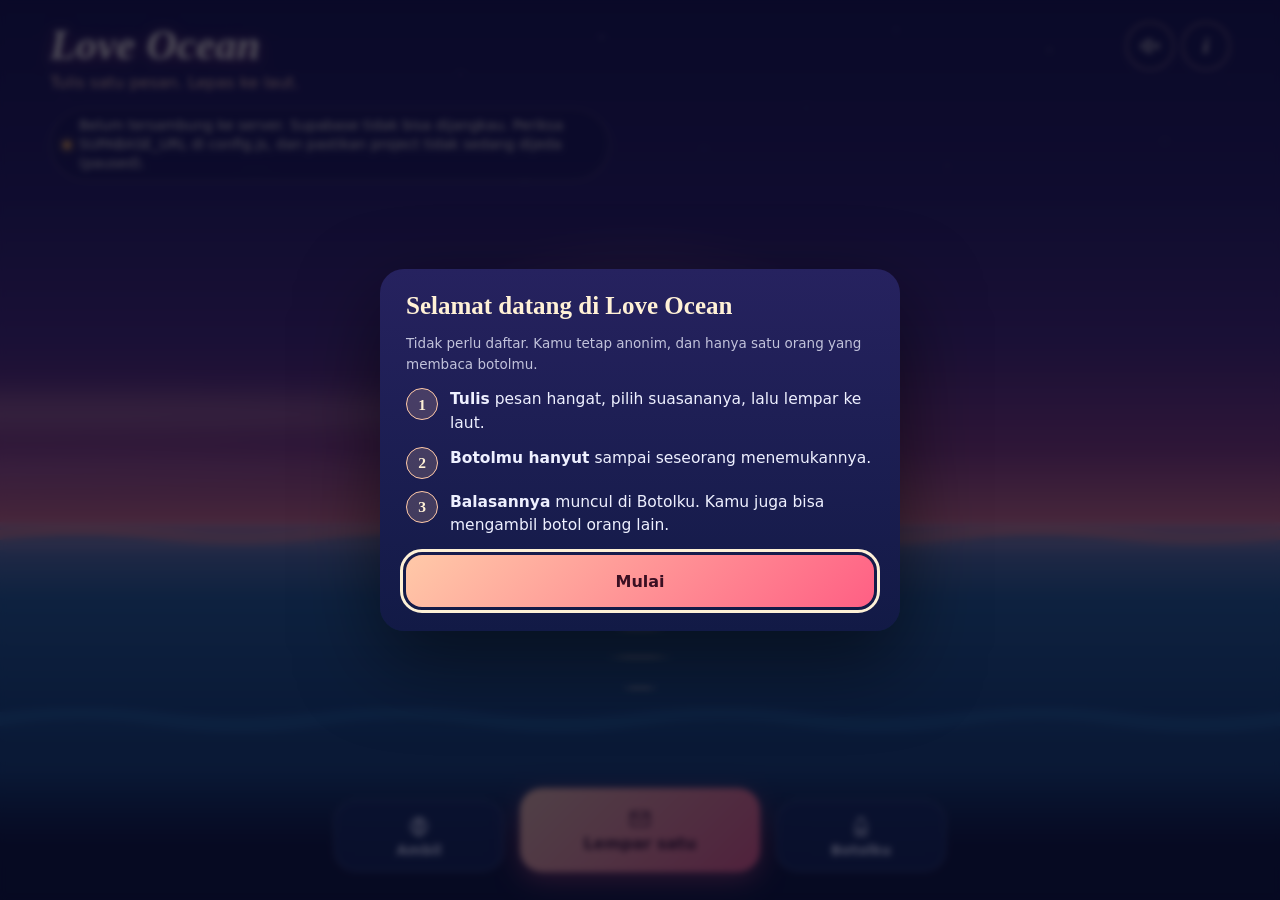
==== index.html @ d6565960 "Add files via upload" ====
<!DOCTYPE html>
<html lang="id">
<head>
<meta charset="utf-8">
<title>Love Ocean</title>
<meta name="viewport" content="width=device-width, initial-scale=1, viewport-fit=cover">
<meta name="description" content="Love Ocean: tulis satu pesan hangat, masukkan ke botol, dan lepas ke laut. Seseorang akan menemukannya dan membalas.">
<meta name="theme-color" content="#151142">
<meta name="color-scheme" content="dark">
<meta name="mobile-web-app-capable" content="yes">
<meta name="apple-mobile-web-app-capable" content="yes">
<meta name="apple-mobile-web-app-status-bar-style" content="black-translucent">
<meta property="og:title" content="Love Ocean">
<meta property="og:description" content="Tulis satu pesan hangat. Lepas ke laut. Seseorang akan menemukannya.">
<link rel="manifest" href="/manifest.json">
<link rel="icon" type="image/png" sizes="192x192" href="/icons/icon-192.png">
<link rel="apple-touch-icon" href="/icons/apple-touch-icon.png">
<link rel="stylesheet" href="css/style.css">
<link rel="stylesheet" href="css/mine.css">
<link rel="stylesheet" href="css/account.css">
<link rel="stylesheet" href="css/chat.css">
</head>
<body>

<svg class="defs" width="0" height="0" aria-hidden="true" focusable="false">
  <defs>
    <linearGradient id="glass" x1="0" y1="0" x2="1" y2="1">
      <stop offset="0" stop-color="#e6fbff" stop-opacity=".55"/>
      <stop offset="1" stop-color="#a9dbe8" stop-opacity=".22"/>
    </linearGradient>
  </defs>
  <symbol id="bottle" viewBox="0 0 48 80">
    <rect x="18.5" y="1.5" width="11" height="10" rx="2.4" fill="#c98f5a"/>
    <rect x="20" y="3" width="3" height="7" rx="1.2" fill="#e3b384" opacity=".8"/>
    <path d="M17 11h14v8c0 3.4 11 5.6 11 14.5V66a8 8 0 0 1-8 8H14a8 8 0 0 1-8-8V33.500C6 24.600 17 22.400 17 19z" fill="url(#glass)" stroke="#f3fdff" stroke-opacity=".9" stroke-width="1.6" stroke-linejoin="round"/>
    <rect x="14" y="38" width="20" height="26" rx="2" fill="#fff4e0"/>
    <path d="M24 58.500c-8.500-5.600-6.500-12.600 0-9.600 6.500-3 8.500 4 0 9.600z" fill="currentColor"/>
    <path d="M10.500 36v24" stroke="#fff" stroke-opacity=".55" stroke-width="2" stroke-linecap="round"/>
  </symbol>
  <symbol id="i-heart" viewBox="0 0 24 24"><path d="M12 19.500c-8-5.200-6.200-11.800 0-8.800 6.200-3 8 3.600 0 8.800z" fill="currentColor"/></symbol>
  <symbol id="i-shell" viewBox="0 0 24 24"><path d="M12 3c-4.500 0-8 3.600-8 8.200 0 3.500 2 6.300 4.500 7.600L12 21l3.500-2.200C18 17.500 20 14.700 20 11.200 20 6.600 16.500 3 12 3z M12 3v18 M12 3C9.500 6 8.300 8.500 8.500 18.800 M12 3c2.500 3 3.700 5.500 3.500 15.800" fill="none" stroke="currentColor" stroke-width="1.600" stroke-linejoin="round" stroke-linecap="round"/></symbol>
  <symbol id="i-send" viewBox="0 0 24 24"><path d="M3 6.500A1.500 1.500 0 0 1 4.500 5h15A1.500 1.500 0 0 1 21 6.500v11a1.500 1.500 0 0 1-1.500 1.500h-15A1.500 1.500 0 0 1 3 17.500z M3.500 6.500 12 13l8.500-6.500" fill="none" stroke="currentColor" stroke-width="1.700" stroke-linejoin="round" stroke-linecap="round"/></symbol>
  <symbol id="i-bottle" viewBox="0 0 24 24"><path d="M9.500 3h5v3l2.200 2.500c.5.600.8 1.300.8 2.100V19a2 2 0 0 1-2 2h-7a2 2 0 0 1-2-2v-8.400c0-.8.300-1.500.8-2.100L9.500 6z M9.500 3h5 M9.500 14.500c1.200-1.200 2.300-.2 2.500.6.200-.8 1.300-1.800 2.500-.6 1.100 1.100-.2 2.300-2.500 3.900-2.300-1.600-3.600-2.800-2.500-3.900z" fill="none" stroke="currentColor" stroke-width="1.600" stroke-linejoin="round" stroke-linecap="round"/></symbol>
  <symbol id="i-sound" viewBox="0 0 24 24"><path d="M4 9.500v5h3.500L12 18.500v-13L7.500 9.500z M15.500 9a4 4 0 0 1 0 6 M18 6.500a7.500 7.500 0 0 1 0 11" fill="none" stroke="currentColor" stroke-width="1.700" stroke-linejoin="round" stroke-linecap="round"/></symbol>
  <symbol id="i-mute" viewBox="0 0 24 24"><path d="M4 9.500v5h3.500L12 18.500v-13L7.500 9.500z M16 9.500l5 5 M21 9.500l-5 5" fill="none" stroke="currentColor" stroke-width="1.700" stroke-linejoin="round" stroke-linecap="round"/></symbol>
</svg>

<div class="app">
  <main class="scene" aria-label="Laut saat senja dengan botol pesan yang mengapung">
    <div class="sky" aria-hidden="true">
      <div class="stars s1"></div>
      <div class="stars s2"></div>
      <div class="shooting"></div>
      <div class="cloud c1"></div>
      <div class="cloud c2"></div>
      <div class="halo"></div>
      <div class="sun"></div>
      <svg class="boat" viewBox="0 0 60 44" aria-hidden="true"><path d="M30 2v28H12z M33 8v22h15z" fill="#24124a"/><path d="M4 32h52l-7 9H12z" fill="#24124a"/></svg>
    </div>
    <div class="sea" id="sea">
      <div class="shimmer" aria-hidden="true"><i></i><i></i><i></i><i></i><i></i><i></i><i></i><i></i></div>
      <div class="waves back" id="wavesBack" aria-hidden="true"></div>
      <div class="bottles" id="bottles"></div>
      <div class="waves front" id="wavesFront" aria-hidden="true"></div>
    </div>
  </main>

  <header class="top">
    <div class="brand">
      <h1>Love Ocean</h1>
      <p class="tagline">Tulis satu pesan. Lepas ke laut.</p>
    </div>
    <div class="top-btns">
      <button id="installBtn" class="install" type="button" hidden>Pasang</button>
      <button id="btnSound" class="round" type="button" aria-pressed="false" aria-label="Nyalakan suara ombak">
        <svg class="ic" aria-hidden="true"><use id="soundIcon" href="#i-mute"/></svg>
      </button>
      <button id="btnInfo" class="round" type="button" aria-label="Tentang dan privasi">
        <span class="ital" aria-hidden="true">i</span>
      </button>
    </div>
  </header>

  <p class="pill" id="seaInfo" role="status" aria-live="polite"><span class="dot" aria-hidden="true"></span><span id="seaText">Menghubungkan ke laut...</span></p>

  <nav class="dock" aria-label="Menu utama">
    <button class="dock-btn" id="btnTake" type="button">
      <svg class="ic" aria-hidden="true"><use href="#i-shell"/></svg>
      <span>Ambil</span>
    </button>
    <button class="dock-btn main" id="btnThrow" type="button">
      <svg class="ic" aria-hidden="true"><use href="#i-send"/></svg>
      <span>Lempar satu</span>
    </button>
    <button class="dock-btn" id="btnMine" type="button">
      <span class="ico-wrap">
        <svg class="ic" aria-hidden="true"><use href="#i-bottle"/></svg>
        <b class="badge" id="badge" hidden>0</b>
      </span>
      <span>Botolku</span>
    </button>
  </nav>
</div>

<!-- Botolku: halaman layar penuh (css/mine.css, js/mine.js) -->
<section class="mine-page" id="pageMine" hidden aria-labelledby="tMinePage">
  <header class="mine-bar">
    <button class="mine-back" id="mineBack" type="button" aria-label="Kembali">
      <svg class="ic" viewBox="0 0 24 24" aria-hidden="true"><path d="M20 12H5 M11 5l-7 7 7 7" fill="none" stroke="currentColor" stroke-width="2" stroke-linecap="round" stroke-linejoin="round"/></svg>
    </button>
    <h2 id="tMinePage">Botolku</h2>
  </header>
  <div class="mine-list" id="mineChats" role="list"></div>
  <button class="mine-fab" id="mineFab" type="button" aria-label="Lempar satu botol">
    <svg class="ic" viewBox="0 0 24 24" aria-hidden="true"><use href="#i-send"/></svg>
  </button>
</section>

<!-- Pertama kali -->
<dialog id="dlgWelcome" aria-labelledby="tWelcome">
  <div class="grab" aria-hidden="true"></div>
  <h2 id="tWelcome">Selamat datang di Love Ocean</h2>
  <p class="hint first">Tidak perlu daftar. Kamu tetap anonim, dan hanya satu orang yang membaca botolmu.</p>
  <ol class="steps">
    <li><b>Tulis</b> pesan hangat, pilih suasananya, lalu lempar ke laut.</li>
    <li><b>Botolmu hanyut</b> sampai seseorang menemukannya.</li>
    <li><b>Balasannya</b> muncul di Botolku. Kamu juga bisa mengambil botol orang lain.</li>
  </ol>
  <div class="row">
    <button class="btn primary" id="welcomeGo" type="button">Mulai</button>
  </div>
</dialog>

<!-- Lempar satu -->
<dialog id="dlgThrow" aria-labelledby="tThrow">
  <div class="grab" aria-hidden="true"></div>
  <h2 id="tThrow">Lempar satu botol</h2>
  <label for="inName">Nama panggilan (boleh dikosongkan)</label>
  <input id="inName" type="text" maxlength="30" autocomplete="off" placeholder="Contoh: Pelaut Rindu">
  <label for="inMsg">Pesanmu</label>
  <textarea id="inMsg" maxlength="280" rows="5" placeholder="Tulis sesuatu yang hangat..."></textarea>
  <div class="count" id="count" aria-live="polite">0 / 280</div>
  <p class="hint">Botolmu hanyut dan ditemukan satu orang. Jangan tulis nomor telepon, tautan, atau akun media sosial: pesan seperti itu ditolak.</p>
  <div class="row">
    <button class="btn ghost" type="button" data-close>Batal</button>
    <button class="btn primary" id="doThrow" type="button">Lempar ke laut</button>
  </div>
</dialog>

<!-- Satu botol (Ambil dan Botolku) -->
<dialog id="dlgBottle" class="chat" aria-labelledby="tBottle">
  <header class="chat-head">
    <button class="chat-back" type="button" data-close aria-label="Kembali">
      <svg class="ic" viewBox="0 0 24 24" aria-hidden="true"><path d="M20 12H5 M11 5l-7 7 7 7" fill="none" stroke="currentColor" stroke-width="2" stroke-linecap="round" stroke-linejoin="round"/></svg>
    </button>
    <span class="chat-avatar" id="bAvatar" aria-hidden="true"><svg class="ic"><use href="#i-heart"/></svg></span>
    <div class="chat-title">
      <h2 id="tBottle">Sebuah botol</h2>
      <p class="chat-sub" id="bHint"></p>
    </div>
    <button class="chat-more" id="bMenu" type="button" aria-label="Menu lainnya" aria-haspopup="true">
      <svg class="ic" viewBox="0 0 24 24" aria-hidden="true"><circle cx="12" cy="5" r="2" fill="currentColor"/><circle cx="12" cy="12" r="2" fill="currentColor"/><circle cx="12" cy="19" r="2" fill="currentColor"/></svg>
    </button>
    <div class="chat-menu" id="bMenuBox" hidden>
      <button class="mini" id="bRelease" type="button" hidden>Lepas kembali</button>
      <button class="mini" id="bReport" type="button">Laporkan</button>
      <button class="mini" id="bDelete" type="button" hidden>Hapus botol</button>
    </div>
  </header>

  <div class="chat-body" id="bScroll">
    <div class="bubble first" id="bNote">
      <p class="bt" id="bText"></p>
      <span class="bm" id="bFrom"></span>
    </div>
    <div id="bThread" class="thread" aria-live="polite"></div>
  </div>

  <div class="composer" id="bReplyBox">
    <div class="composer-row">
      <textarea id="inReply" maxlength="280" rows="1" placeholder="Tulis balasan..." aria-label="Balasanmu"></textarea>
      <button class="send" id="doReply" type="button" aria-label="Kirim balasan">
        <svg class="ic" viewBox="0 0 24 24" aria-hidden="true"><path d="M4 12l16-8-6 17-3-7z M11 14l9-10" fill="none" stroke="currentColor" stroke-width="1.8" stroke-linejoin="round" stroke-linecap="round"/></svg>
      </button>
    </div>
    <div class="count" id="countR">0 / 280</div>
  </div>
</dialog>

<!-- Botolku -->
<dialog id="dlgMine" aria-labelledby="tMine">
  <div class="grab" aria-hidden="true"></div>
  <h2 id="tMine">Botolku</h2>
  <p class="hint first">Botol yang kamu lempar dan botol yang kamu temukan.</p>
  <div id="mineList" class="list"></div>
  <div class="row">
    <button class="btn ghost" type="button" data-close>Tutup</button>
    <button class="btn primary" id="mineThrow" type="button">Lempar satu</button>
  </div>
</dialog>

<!-- Akun opsional -->
<dialog id="dlgAccount" aria-labelledby="tAccount">
  <div class="grab" aria-hidden="true"></div>
  <h2 id="tAccount">Simpan akunku</h2>
  <p class="hint first" id="acctIntro"></p>
  <p class="hint" id="acctWarn" hidden>Catatan: botol dari akun anonim di perangkat ini tidak ikut pindah ke akun yang kamu masuki.</p>
  <div id="acctStep1">
    <label for="acctEmail">Email</label>
    <input id="acctEmail" type="email" inputmode="email" autocomplete="email" maxlength="120" placeholder="nama@email.com">
    <div class="row">
      <button class="btn ghost" type="button" data-close>Batal</button>
      <button class="btn primary" id="acctSend" type="button">Kirim kode</button>
    </div>
  </div>
  <div id="acctStep2" hidden>
    <p class="hint" id="acctSent"></p>
    <label for="acctCode">Kode verifikasi</label>
    <input id="acctCode" class="code-in" type="text" inputmode="numeric" autocomplete="one-time-code" maxlength="10" placeholder="000000">
    <div class="row">
      <button class="btn primary" id="acctVerify" type="button">Verifikasi</button>
    </div>
    <button class="link-btn" id="acctResend" type="button" disabled>Kirim ulang kode</button>
    <button class="link-btn" id="acctChange" type="button">Ganti email</button>
  </div>
  <p class="acct-err" id="acctErr" role="alert"></p>
  <button class="link-btn" id="acctSwitch" type="button">Sudah punya akun? Masuk</button>
</dialog>

<!-- Info -->
<dialog id="dlgInfo" aria-labelledby="tInfo">
  <div class="grab" aria-hidden="true"></div>
  <h2 id="tInfo">Tentang Love Ocean</h2>
  <p class="hint first">Pesan bersifat anonim. Kamu masuk otomatis tanpa daftar, memakai akun anonim yang tersimpan di perangkat ini. Jika data browser atau aplikasi dihapus, akun anonimmu ikut hilang.</p>
  <p class="hint">Pesan yang melanggar bisa dilaporkan lewat tombol Laporkan. Botol yang dilaporkan langsung disembunyikan.</p>
  <p class="hint" id="iosHint" hidden>Di iPhone: ketuk Bagikan, lalu pilih Tambah ke Layar Utama.</p>
  <p class="hint"><a href="/privacy.html" class="lnk">Kebijakan privasi dan ketentuan</a></p>
  <div class="acct">
    <p class="hint" id="acctText"></p>
    <button class="btn primary" id="btnAcct" type="button">Simpan akunku</button>
    <button class="link-btn" id="btnAcctLogin" type="button">Sudah punya akun? Masuk</button>
  </div>
  <div class="row col">
    <button class="btn ghost" id="btnShare" type="button">Ajak teman ke laut</button>
    <button class="btn danger" id="btnWipe" type="button">Hapus semua data saya</button>
    <button class="btn ghost" type="button" data-close>Tutup</button>
  </div>
</dialog>

<div class="toast" id="toast" role="status" aria-live="polite"></div>

<script src="js/config.js"></script>
<script src="js/app.js"></script>
<script src="js/mine.js"></script>
<script src="js/account.js"></script>
</body>
</html>
---- css/style.css ----
/* Love Ocean v3: laut senja dengan botol pesan.
   Warna diambil dari ikon: langit ungu ke merah muda, matahari krem, laut biru, hati merah muda. */
:root{
  --night:#151142; --dusk:#2a1c5b; --plum:#5a2a73; --rose-sky:#a8446f; --glow:#e8707f; --peach:#ffc9a8;
  --sun:#fdf0d6; --sea-1:#e08392; --sea-2:#23618f; --sea-3:#174a77; --sea-4:#0f3358;
  --heart:#ff5f84; --heart-d:#e5557c; --foam:#eef0ff; --paper:#fff4e0; --ink:#3b2a35; --ink-soft:#8a4a62;
  --serif:"Iowan Old Style","Palatino Linotype",Palatino,"Book Antiqua",Georgia,serif;
  --sans:system-ui,-apple-system,"Segoe UI",Roboto,"Helvetica Neue",Arial,sans-serif;
  --ease:cubic-bezier(.2,.8,.2,1);
}
*{box-sizing:border-box;-webkit-tap-highlight-color:transparent}
html,body{height:100%;margin:0}
body{background:var(--night);color:var(--foam);font-family:var(--sans);overscroll-behavior:none;touch-action:manipulation}
button{font:inherit;color:inherit;cursor:pointer}
[hidden]{display:none!important}
.defs{position:absolute;width:0;height:0;overflow:hidden}
.ic{width:24px;height:24px;display:block;flex:none}
.lnk{color:var(--peach)}

.app{position:fixed;inset:0;display:flex;flex-direction:column;overflow:hidden;padding-top:env(safe-area-inset-top,0px)}

/* ---------- adegan ---------- */
.scene{position:absolute;inset:0;z-index:0}
.sky{position:absolute;inset:0;overflow:hidden;
  background:linear-gradient(180deg,#141041 0%,#271a58 22%,#4b2670 38%,#8e3a74 50%,#e0707f 58%,#f6a47d 63%)}
.stars{position:absolute;left:0;right:0;top:0;height:46%}
.stars.s1{opacity:.9;animation:twinkle 5s ease-in-out infinite alternate;
  background-image:
   radial-gradient(1.6px 1.6px at 12% 14%,#fff,transparent),radial-gradient(1px 1px at 28% 30%,#fff,transparent),
   radial-gradient(1.6px 1.6px at 47% 9%,#fff,transparent),radial-gradient(1px 1px at 63% 26%,#fff,transparent),
   radial-gradient(1.6px 1.6px at 82% 12%,#fff,transparent),radial-gradient(1px 1px at 91% 34%,#fff,transparent),
   radial-gradient(1px 1px at 20% 42%,#fff,transparent),radial-gradient(1px 1px at 74% 40%,#fff,transparent)}
.stars.s2{opacity:.6;animation:twinkle 7s 1.5s ease-in-out infinite alternate;
  background-image:
   radial-gradient(1px 1px at 5% 24%,#fff,transparent),radial-gradient(1.4px 1.4px at 36% 18%,#fff,transparent),
   radial-gradient(1px 1px at 55% 36%,#fff,transparent),radial-gradient(1.4px 1.4px at 70% 7%,#fff,transparent),
   radial-gradient(1px 1px at 96% 20%,#fff,transparent),radial-gradient(1px 1px at 41% 44%,#fff,transparent)}
.shooting{position:absolute;top:10%;left:70%;width:110px;height:2px;border-radius:2px;opacity:0;
  background:linear-gradient(90deg,rgba(255,255,255,0),#fff);transform:rotate(-28deg);animation:shoot 19s 6s linear infinite}
.cloud{position:absolute;height:34px;border-radius:50%;filter:blur(14px);opacity:.35;background:#ffb8b0}
.cloud.c1{top:44%;left:-30%;width:70%;animation:cloud 90s linear infinite}
.cloud.c2{top:50%;left:-60%;width:90%;opacity:.25;background:#d58bb4;animation:cloud 130s -50s linear infinite}
.halo{position:absolute;left:50%;top:calc(58% - 300px);width:560px;height:560px;margin-left:-280px;border-radius:50%;
  background:radial-gradient(closest-side,rgba(255,214,170,.5),rgba(255,160,150,.22) 55%,transparent)}
.sun{position:absolute;left:50%;top:calc(58% - 86px);width:128px;height:128px;margin-left:-64px;border-radius:50%;
  background:radial-gradient(circle at 40% 36%,#fffaf0,var(--sun) 62%,#ffd9b0);
  box-shadow:0 0 60px 16px rgba(255,214,170,.5)}
.boat{position:absolute;top:calc(58% - 22px);left:-12%;width:30px;height:22px;opacity:.85;animation:sail 150s linear infinite}

.sea{position:absolute;left:0;right:0;top:58%;bottom:0;
  background:linear-gradient(180deg,var(--sea-1) 0%,#6a7ca6 5%,var(--sea-2) 20%,var(--sea-3) 48%,var(--sea-4) 100%)}
.shimmer{position:absolute;left:50%;top:0;width:200px;margin-left:-100px;height:52%;overflow:hidden;pointer-events:none}
.shimmer i{position:absolute;left:50%;height:2px;border-radius:2px;background:linear-gradient(90deg,transparent,rgba(255,232,200,.85) 30%,rgba(255,232,200,.85) 70%,transparent);transform:translateX(-50%);animation:glint 3.2s ease-in-out infinite alternate}
.shimmer i:nth-child(1){top:4%;width:120px}.shimmer i:nth-child(2){top:12%;width:96px;animation-delay:-.6s}
.shimmer i:nth-child(3){top:21%;width:110px;animation-delay:-1.2s}.shimmer i:nth-child(4){top:31%;width:72px;animation-delay:-1.8s}
.shimmer i:nth-child(5){top:42%;width:88px;animation-delay:-2.4s}.shimmer i:nth-child(6){top:54%;width:54px;animation-delay:-.9s}
.shimmer i:nth-child(7){top:68%;width:64px;animation-delay:-1.5s}.shimmer i:nth-child(8){top:84%;width:36px;animation-delay:-2.1s}

.waves{position:absolute;left:0;right:0;height:48px;overflow:hidden;pointer-events:none}
.waves.back{top:-20px}
.waves.front{top:44%}
.wave{position:absolute;left:0;width:200%;height:46px;display:block;animation:slide linear infinite}
.wave path{fill:currentColor}
.wave.w1{color:#f08a86;opacity:.55;top:4px;animation-duration:26s}
.wave.w2{color:#6c7fa8;opacity:.8;top:14px;animation-duration:18s}
.wave.w3{color:#1f5f8f;opacity:.85;top:0;animation-duration:20s}
.wave.w4{color:#174a77;top:14px;animation-duration:13s}

.bottles{position:absolute;inset:0}
.bottle{position:absolute;display:block;width:calc(44px*var(--s,1));height:calc(74px*var(--s,1));padding:0;border:0;background:none;color:var(--mood,#ff5f84);
  clip-path:inset(-30px -30px 12% -30px);animation:drift var(--dur,9s) ease-in-out var(--delay,0s) infinite alternate}
.bottle::before{content:"";position:absolute;inset:-16px -14px}
.bottle::after{content:"";position:absolute;left:-34%;right:-34%;bottom:9%;height:7px;border-radius:50%;
  background:radial-gradient(closest-side,rgba(255,255,255,.4),transparent)}
.bottle .sway{display:block;width:100%;height:100%;transform-origin:50% 88%;animation:bob 5s ease-in-out infinite;
  filter:drop-shadow(0 0 7px var(--mood,#ff5f84)) drop-shadow(0 5px 5px rgba(0,0,0,.35))}
.bottle .sway svg{width:100%;height:100%;display:block;pointer-events:none}
.bottle:hover .sway,.bottle:focus-visible .sway{filter:drop-shadow(0 0 12px var(--mood,#ff5f84)) drop-shadow(0 5px 5px rgba(0,0,0,.35))}
.bottle.catching{animation:catching .5s ease-in forwards}
.thrown{position:absolute;z-index:3;left:50%;bottom:150px;width:46px;height:78px;margin-left:-23px;pointer-events:none;color:var(--mood,#ff5f84);
  opacity:0;animation:fly 2.8s var(--ease) forwards}
.thrown svg{width:100%;height:100%;filter:drop-shadow(0 0 9px var(--mood,#ff5f84))}
.ring{position:absolute;z-index:2;bottom:calc(150px + 9vh);width:26px;height:9px;margin-left:-13px;border:2px solid rgba(255,255,255,.75);border-radius:50%;opacity:0;animation:ring 1.6s 2.2s ease-out forwards}

/* ---------- atas ---------- */
.top{position:relative;z-index:5;display:flex;justify-content:space-between;align-items:flex-start;padding:14px 18px 0}
h1{margin:0;white-space:nowrap;font-family:var(--serif);font-style:italic;font-weight:600;font-size:33px;line-height:1.1;letter-spacing:.01em;color:#fff6e4;
  text-shadow:0 2px 16px rgba(255,95,132,.5)}
.tagline{margin:3px 0 0;font-size:14px;color:var(--peach)}
.top-btns{display:flex;gap:8px;align-items:center}
.round,.install{min-width:44px;min-height:44px;border-radius:22px;border:1.5px solid rgba(255,201,168,.8);background:rgba(21,17,66,.5);
  backdrop-filter:blur(6px);color:#fff1d6;display:inline-flex;align-items:center;justify-content:center}
.install{padding:0 18px;font-weight:600}
.round .ital{font-family:var(--serif);font-style:italic;font-size:21px;font-weight:700}
.pill{position:relative;z-index:5;align-self:flex-start;margin:12px 18px 0;padding:7px 14px 7px 12px;border-radius:999px;font-size:13px;line-height:1.35;
  background:rgba(21,17,66,.55);border:1px solid rgba(255,201,168,.3);backdrop-filter:blur(6px);color:#fff1d6;display:flex;gap:8px;align-items:center;max-width:calc(100% - 36px)}
.pill .dot{width:8px;height:8px;border-radius:50%;background:#5be2a8;flex:none;box-shadow:0 0 8px #5be2a8}
.pill.off .dot{background:#ffb347;box-shadow:0 0 8px #ffb347}

/* ---------- dock ---------- */
.dock{position:absolute;left:0;right:0;bottom:0;z-index:6;display:flex;align-items:flex-end;justify-content:center;gap:10px;
  padding:14px 14px calc(14px + env(safe-area-inset-bottom,0px));background:linear-gradient(180deg,transparent,rgba(8,12,38,.88) 58%)}
.dock-btn{flex:1;max-width:128px;min-height:64px;display:flex;flex-direction:column;align-items:center;justify-content:center;gap:3px;
  border-radius:22px;border:1px solid rgba(238,240,255,.25);background:rgba(23,45,92,.72);backdrop-filter:blur(8px);font-size:13px;font-weight:600;
  transition:transform .15s var(--ease)}
.dock-btn.main{flex:1.5;max-width:188px;min-height:74px;border:0;font-size:15px;color:#3a0f22;
  background:linear-gradient(135deg,#ffc9a8,var(--heart));box-shadow:0 8px 26px rgba(255,95,132,.5)}
.dock-btn:active{transform:scale(.96)}
.dock-btn:disabled,.btn:disabled{opacity:.5;cursor:default}
.ico-wrap{position:relative;display:block}
.badge{position:absolute;top:-8px;right:-14px;min-width:20px;height:20px;padding:0 5px;border-radius:10px;background:var(--heart);color:#3a0f22;
  font-size:12px;line-height:20px;font-weight:700;text-align:center}
.badge[hidden]{display:none}
.bottle:focus-visible,.dock-btn:focus-visible,.btn:focus-visible,.round:focus-visible,.install:focus-visible,.item:focus-visible{outline:3px solid var(--sun);outline-offset:3px}

/* ---------- lembar ---------- */
dialog{width:100%;max-width:520px;margin:auto auto 0;padding:10px 20px calc(20px + env(safe-area-inset-bottom,0px));border:0;border-radius:28px 28px 0 0;
  max-height:90dvh;overflow:auto;background:linear-gradient(180deg,#26225f,#121a46);color:var(--foam)}
dialog[open]{animation:rise .3s var(--ease)}
dialog::backdrop{background:rgba(6,8,30,.7);backdrop-filter:blur(3px)}
.grab{width:44px;height:5px;border-radius:3px;background:rgba(238,240,255,.3);margin:0 auto 12px}
h2{margin:0 0 12px;font-family:var(--serif);font-size:25px;font-weight:600;line-height:1.2;color:#fff1d6}
label,legend{display:block;margin:14px 0 6px;font-size:14px;color:var(--peach);padding:0}
input[type=text],textarea{width:100%;padding:12px 14px;border-radius:14px;border:1.5px solid rgba(238,240,255,.25);background:rgba(8,12,38,.5);color:var(--foam);font:inherit;font-size:16px}
textarea{resize:none;line-height:1.5}
input:focus,textarea:focus{outline:none;border-color:var(--heart)}
.count{margin-top:4px;text-align:right;font-size:13px;color:rgba(238,240,255,.7)}
.count.warn{color:var(--peach)}
.hint{margin:10px 0 0;font-size:13.5px;line-height:1.55;color:rgba(238,240,255,.78)}
.hint.first{margin-top:0}
.row{display:flex;gap:10px;margin-top:18px}
.row.wrap{flex-wrap:wrap}.row.wrap .btn{flex:1 1 40%}
.row.col{flex-direction:column}
.btn{flex:1;min-height:52px;border-radius:16px;border:0;font-weight:700;font-size:16px}
.btn.primary{background:linear-gradient(135deg,#ffc9a8,var(--heart));color:#3a0f22}
.btn.ghost{background:rgba(238,240,255,.1);border:1px solid rgba(238,240,255,.25)}
.btn.danger{background:#7a2340;color:#fff}
.btn.full{width:100%;margin-top:10px}

.steps{margin:14px 0 0;padding:0;list-style:none;counter-reset:s;display:grid;gap:12px}
.steps li{counter-increment:s;position:relative;padding-left:44px;min-height:32px;line-height:1.5;font-size:15.5px}
.steps li::before{content:counter(s);position:absolute;left:0;top:0;width:30px;height:30px;border-radius:50%;display:grid;place-items:center;
  background:rgba(255,201,168,.18);border:1.5px solid var(--peach);color:#fff1d6;font-family:var(--serif);font-weight:700}

/* pilihan suasana */
.moods{border:0;margin:8px 0 0;padding:0;display:flex;flex-wrap:wrap;gap:8px}
.moods legend{width:100%;margin:6px 0 8px}
.chip{position:relative;margin:0;display:block}
.chip input{position:absolute;opacity:0;inset:0;width:100%;height:100%;margin:0;cursor:pointer}
.chipface{display:flex;align-items:center;gap:8px;min-height:44px;padding:0 14px;border-radius:22px;border:1.5px solid rgba(238,240,255,.25);font-size:14.5px;font-weight:600;color:var(--foam)}
.chipface::before{content:"";width:12px;height:12px;border-radius:50%;background:var(--mood);box-shadow:0 0 8px var(--mood)}
.chip input:checked + .chipface{border-color:var(--mood);background:rgba(255,255,255,.12)}
.chip input:focus-visible + .chipface{outline:3px solid var(--sun);outline-offset:2px}

/* surat */
.note{position:relative;margin:10px 0 0;padding:24px 18px 16px;background:var(--paper);color:var(--ink);border-radius:4px;border-left:5px solid var(--mood,#ff5f84);
  box-shadow:0 10px 24px rgba(0,0,0,.4);transform-origin:50% 0;animation:unroll .6s var(--ease);
  background-image:repeating-linear-gradient(transparent 0 28px,rgba(138,74,98,.09) 28px 29px);background-position:0 40px}
.seal{position:absolute;top:-14px;right:16px;width:42px;height:42px;border-radius:50%;display:grid;place-items:center;color:#fff;background:var(--mood,#ff5f84);
  box-shadow:inset 0 -5px 7px rgba(0,0,0,.25),inset 0 3px 4px rgba(255,255,255,.4),0 4px 9px rgba(0,0,0,.4)}
.seal .ic{width:22px;height:22px}
.note-mood{margin:0 0 6px;font-size:13px;font-weight:700;color:var(--ink-soft);display:flex;align-items:center;gap:7px}
.mdot{width:10px;height:10px;border-radius:50%;background:var(--mood);display:inline-block;flex:none}
.note-text{margin:0;font-family:var(--serif);font-size:19px;line-height:29px;white-space:pre-wrap;overflow-wrap:anywhere}
.note-from{margin:14px 0 0;text-align:right;font-family:var(--serif);font-style:italic;font-size:15px;color:var(--ink-soft)}

/* ---------- tampilan chat (dialog botol), tema terang ---------- */
dialog.chat{height:100dvh;max-height:100dvh;max-width:520px;margin:0 auto;padding:0;border-radius:0;overflow:hidden;background:#f4f3f9;color:#1c1b3a}
dialog.chat[open]{display:flex;flex-direction:column;animation:chatIn .25s var(--ease)}
.chat-head{position:relative;flex:none;display:flex;align-items:center;gap:8px;padding:calc(8px + env(safe-area-inset-top,0px)) 6px 8px 4px;background:#fff;box-shadow:0 1px 0 rgba(28,27,58,.08)}
.chat-back,.chat-more{flex:none;width:44px;height:44px;border:0;border-radius:50%;background:none;color:#1c1b3a;display:grid;place-items:center}
.chat-back:active,.chat-more:active{background:rgba(28,27,58,.08)}
.chat-back .ic,.chat-more .ic{width:24px;height:24px}
.chat-avatar{flex:none;width:40px;height:40px;border-radius:50%;display:grid;place-items:center;color:#fff;
  background:radial-gradient(circle at 35% 30%,#fff6,transparent 55%),var(--mood,#ff5f84);box-shadow:0 2px 8px rgba(28,27,58,.18)}
.chat-avatar .ic{width:20px;height:20px}
.chat-title{flex:1;min-width:0;margin-left:2px}
.chat-title h2{margin:0;font-family:var(--sans);font-size:17px;font-weight:600;line-height:1.25;color:#1c1b3a;white-space:nowrap;overflow:hidden;text-overflow:ellipsis}
.chat-sub{margin:1px 0 0;font-size:12.5px;line-height:1.3;color:#8b8b97;white-space:nowrap;overflow:hidden;text-overflow:ellipsis}
.chat-menu{position:absolute;z-index:5;right:10px;top:calc(100% - 4px);min-width:190px;padding:6px;border-radius:14px;background:#fff;
  box-shadow:0 10px 30px rgba(28,27,58,.25);display:flex;flex-direction:column}
.chat-menu[hidden]{display:none!important}
.chat-menu .mini{display:block;width:100%;min-height:44px;padding:0 14px;border:0;border-radius:10px;background:none;text-align:left;font-size:15px;color:#1c1b3a}
.chat-menu .mini:active{background:rgba(28,27,58,.07)}
.chat-menu .mini[hidden]{display:none!important}
.chat-menu #bDelete,.chat-menu #bReport{color:#c23a63}
.chat-body{flex:1 1 0;min-height:0;overflow-y:auto;overscroll-behavior:contain;display:flex;flex-direction:column;gap:8px;padding:16px 14px}
.chat-body .thread{margin:0;max-height:none;overflow:visible;gap:8px}
dialog.chat .bubble{max-width:82%;padding:9px 13px 8px;border-radius:18px}
dialog.chat .bubble .bt{font-size:15.5px;line-height:1.45}
dialog.chat .bubble .bm{margin-top:3px;font-size:11px}
dialog.chat .bubble.them{background:#fff;color:#1c1b3a;border:0;border-bottom-left-radius:5px;box-shadow:0 1px 2px rgba(28,27,58,.12)}
dialog.chat .bubble.them .bm{color:#9a9aa8;opacity:1}
dialog.chat .bubble.me{border-bottom-right-radius:5px;box-shadow:0 2px 8px rgba(255,95,132,.28)}
dialog.chat .bubble.me .bm{color:rgba(58,15,34,.65);opacity:1}
dialog.chat .bubble.first{background:var(--paper);color:var(--ink);border:0;box-shadow:0 2px 8px rgba(28,27,58,.14)}
dialog.chat .bubble.first .bt{font-family:var(--serif);font-size:17px;line-height:1.5}
dialog.chat .bubble.first .bm{color:var(--ink-soft);font-style:italic;opacity:1}
dialog.chat .bubble.first.me{align-self:flex-end;border-bottom-right-radius:5px}
dialog.chat .bubble.first.them{align-self:flex-start;border-bottom-left-radius:5px}
.composer{flex:none;padding:8px 10px calc(8px + env(safe-area-inset-bottom,0px));background:#fff;box-shadow:0 -1px 0 rgba(28,27,58,.08)}
.composer-row{display:flex;align-items:flex-end;gap:8px}
.composer textarea{display:block;flex:1;min-width:0;height:49px;min-height:49px;max-height:112px;padding:12px 16px;border-radius:24px;border:1.5px solid transparent;background:#efeef6;color:#1c1b3a;font-size:16px;line-height:22px;overflow-y:hidden}
.composer textarea::placeholder{color:#9a9aa8}
.composer textarea:focus{border-color:#ff5f84;background:#fff}
.send{flex:none;width:49px;height:49px;border-radius:50%;border:0;display:grid;place-items:center;color:#3a0f22;background:linear-gradient(135deg,#ffc9a8,var(--heart))}
.send:active{transform:scale(.95)}
.send:disabled{opacity:.5}
.composer .count{display:none;margin:4px 14px 0;font-size:12px;color:#9a9aa8}
.composer .count.warn{display:block;color:#e5557c}
@keyframes chatIn{from{transform:translateX(24px);opacity:0}to{transform:none;opacity:1}}
@media (min-width:700px){dialog.chat[open]{animation-name:rise}}

.thread{display:flex;flex-direction:column;gap:10px;margin-top:14px;max-height:34dvh;overflow:auto}
.bubble{max-width:86%;padding:10px 12px;border-radius:16px;line-height:1.45}
.bubble .bt{margin:0;font-size:15.5px;white-space:pre-wrap;overflow-wrap:anywhere}
.bubble .bm{display:block;margin-top:4px;font-size:11.5px;opacity:.75}
.bubble.me{align-self:flex-end;background:linear-gradient(135deg,#ffc9a8,var(--heart));color:#3a0f22;border-bottom-right-radius:4px}
.bubble.them{align-self:flex-start;background:rgba(238,240,255,.12);border:1px solid rgba(238,240,255,.2);border-bottom-left-radius:4px}

.list{display:flex;flex-direction:column;gap:12px;margin-top:12px}
.item{display:block;width:100%;min-height:64px;text-align:left;font:inherit;background:var(--paper);color:var(--ink);border:0;border-radius:6px;border-left:5px solid var(--mood,#ff5f84);padding:14px 14px 12px}
.item .tag{display:flex;align-items:center;gap:7px;flex-wrap:wrap;font-size:12.5px;font-weight:700;color:var(--ink-soft);margin-bottom:6px}
.item .new{padding:2px 8px;border-radius:10px;background:var(--heart);color:#3a0f22;font-size:12px}
.item .prev{margin:0;font-family:var(--serif);font-size:16.5px;line-height:1.5;overflow-wrap:anywhere}
.item .when{display:block;margin-top:8px;font-size:12.5px;color:var(--ink-soft)}
.empty{padding:24px 8px;text-align:center;color:rgba(238,240,255,.8);line-height:1.6}

.toast{position:fixed;left:16px;right:16px;bottom:calc(122px + env(safe-area-inset-bottom,0px));z-index:50;margin:0 auto;max-width:420px;padding:12px 16px;border-radius:14px;
  background:var(--paper);color:var(--ink);font-size:14px;line-height:1.45;text-align:center;box-shadow:0 8px 24px rgba(0,0,0,.4);
  opacity:0;transform:translateY(12px);pointer-events:none;transition:opacity .25s,transform .25s}
.toast.show{opacity:1;transform:none}

/* ---------- gerak ---------- */
@keyframes slide{to{transform:translateX(-50%)}}
@keyframes bob{0%,100%{transform:translateY(0) rotate(-6deg)}50%{transform:translateY(-6px) rotate(6deg)}}
@keyframes drift{from{transform:translateX(-16px)}to{transform:translateX(16px)}}
@keyframes twinkle{from{opacity:.4}to{opacity:.95}}
@keyframes glint{from{opacity:.15;transform:translateX(-50%) scaleX(.6)}to{opacity:.8;transform:translateX(-50%) scaleX(1.15)}}
@keyframes cloud{to{transform:translateX(260%)}}
@keyframes sail{to{left:112%}}
@keyframes shoot{0%,96%{opacity:0;transform:translate(0,0) rotate(-28deg)}97%{opacity:1}100%{opacity:0;transform:translate(-220px,120px) rotate(-28deg)}}
@keyframes rise{from{transform:translateY(40px);opacity:0}to{transform:none;opacity:1}}
@keyframes unroll{from{transform:scaleY(.35);opacity:0}to{transform:none;opacity:1}}
@keyframes catching{to{transform:translateY(-34px) scale(1.7);opacity:0}}
@keyframes fly{0%{opacity:0;transform:translate(0,0) scale(1.5) rotate(-24deg)}
  12%{opacity:1}
  45%{transform:translate(calc(var(--tx,0px)*.6),-30vh) scale(1.05) rotate(30deg)}
  80%{opacity:1;transform:translate(var(--tx,0px),-9vh) scale(.8) rotate(8deg)}
  100%{opacity:0;transform:translate(var(--tx,0px),-8vh) scale(.6) rotate(-4deg)}}
@keyframes ring{0%{opacity:.9;transform:scale(.4)}100%{opacity:0;transform:scale(3.4)}}

@media (min-width:700px){
  .app{max-width:520px;margin:0 auto;border-left:1px solid rgba(255,255,255,.1);border-right:1px solid rgba(255,255,255,.1)}
}
@media (max-height:600px){.pill{display:none}.sun{width:92px;height:92px;margin-left:-46px;top:calc(58% - 80px)}}
@media (prefers-reduced-motion:reduce){
  *,*::before,*::after{animation-duration:.001s!important;animation-iteration-count:1!important;animation-delay:0s!important;transition-duration:.001s!important}
  .shooting,.cloud{display:none}
}

/* ---------- desktop: layar penuh, isi dirapikan di tengah ---------- */
@media (min-width:700px){
  :root{--gut:max(32px,calc((100% - 1180px)/2))}
  .app{max-width:none;max-height:none;margin:0;border:0;border-radius:0;box-shadow:none;padding-top:0}
  .top{padding:22px var(--gut) 0}
  h1{font-size:42px}
  .tagline{font-size:16px;margin-top:5px}
  .round,.install{min-width:48px;min-height:48px;border-radius:24px}
  .pill{margin:16px var(--gut) 0;font-size:14px;max-width:min(560px,calc(100% - 64px))}
  .dock{gap:16px;padding:18px 24px 28px}
  .dock-btn{max-width:170px;min-height:72px;font-size:14px}
  .dock-btn.main{max-width:240px;min-height:84px;font-size:16px}
  .bottle{cursor:pointer}
  .toast{bottom:44px}

  /* lembar jadi jendela di tengah */
  dialog{max-width:520px;margin:auto;border-radius:24px;max-height:min(88dvh,780px);padding:22px 26px 24px;box-shadow:0 30px 80px rgba(0,0,0,.5)}
  .grab{display:none}

  /* chat */
  dialog.chat{width:600px;max-width:600px;height:min(840px,calc(100dvh - 64px));max-height:calc(100dvh - 64px);margin:auto;border-radius:24px;padding:0;overflow:hidden}
  .chat-head{padding:12px 10px 10px 8px}
  .chat-body{padding:22px 26px}
  .composer{padding:12px 18px 14px}
  .chat-body::-webkit-scrollbar,.composer textarea::-webkit-scrollbar{width:8px}
  .chat-body::-webkit-scrollbar-thumb,.composer textarea::-webkit-scrollbar-thumb{background:rgba(28,27,58,.2);border-radius:4px}
}

@media (min-width:700px) and (hover:hover){
  .dock-btn:hover{background:rgba(35,70,130,.85);transform:translateY(-2px)}
  .dock-btn.main:hover{background:linear-gradient(135deg,#ffd6bb,#ff7094)}
  .round:hover,.install:hover{background:rgba(21,17,66,.75);border-color:#ffc9a8}
  .chat-back:hover,.chat-more:hover{background:rgba(28,27,58,.08)}
  .chat-menu .mini:hover{background:rgba(28,27,58,.07)}
  .send:hover{filter:brightness(1.05)}
}
---- css/mine.css ----
/* Love Ocean: halaman Botolku (daftar percakapan layar penuh). Dipakai oleh js/mine.js */
.mine-page{position:fixed;inset:0;z-index:40;display:flex;flex-direction:column;background:#fff;color:#1c1b3a;
  padding-top:env(safe-area-inset-top,0px);animation:mineIn .25s var(--ease)}
.mine-page[hidden]{display:none!important}
.mine-bar{flex:none;display:flex;align-items:center;gap:14px;height:60px;padding:0 10px 0 6px;background:#fff}
.mine-back{width:44px;height:44px;border:0;border-radius:50%;background:none;color:#1c1b3a;display:grid;place-items:center}
.mine-back:active{background:rgba(28,27,58,.08)}
.mine-back .ic{width:26px;height:26px}
.mine-bar h2{margin:0;font-family:var(--sans);font-size:22px;font-weight:500;line-height:1.2;color:#1c1b3a}

.mine-list{flex:1;min-height:0;overflow-y:auto;overscroll-behavior:contain;padding:6px 0 calc(96px + env(safe-area-inset-bottom,0px))}
.chat-row{display:flex;align-items:center;gap:14px;width:100%;min-height:76px;padding:10px 16px;border:0;background:none;text-align:left;color:inherit;font:inherit}
.chat-row:active{background:rgba(28,27,58,.06)}
.chat-row:focus-visible{outline:3px solid #ff5f84;outline-offset:-3px}
.c-ava{flex:none;width:56px;height:56px;border-radius:50%;display:grid;place-items:center;color:#fff;
  background:radial-gradient(circle at 35% 30%,#fff6,transparent 55%),var(--mood,#ff5f84);box-shadow:0 2px 8px rgba(28,27,58,.18)}
.c-ava .ic{width:26px;height:26px}
.c-main{flex:1;min-width:0;display:flex;flex-direction:column;gap:5px}
.c-top,.c-bot{display:flex;align-items:center;gap:10px;min-width:0}
.c-name{flex:1;min-width:0;font-size:17px;font-weight:500;color:#1c1b3a;white-space:nowrap;overflow:hidden;text-overflow:ellipsis}
.c-time{flex:none;font-size:12.5px;color:#8b8b97}
.c-prev{flex:1;min-width:0;font-size:15px;color:#8b8b97;white-space:nowrap;overflow:hidden;text-overflow:ellipsis}
.c-badge{flex:none;min-width:22px;height:22px;padding:0 6px;border-radius:11px;background:#ff5f84;color:#fff;font-size:12px;font-weight:700;line-height:22px;text-align:center}
.chat-row.unread .c-name{font-weight:700}
.chat-row.unread .c-prev{color:#3b3a55}
.chat-row.unread .c-time{color:#e5557c;font-weight:600}
.mine-empty{padding:56px 28px;text-align:center;color:#8b8b97;line-height:1.6;font-size:15px}

.mine-fab{position:absolute;right:18px;bottom:calc(20px + env(safe-area-inset-bottom,0px));width:58px;height:58px;border:0;border-radius:50%;display:grid;place-items:center;
  color:#3a0f22;background:linear-gradient(135deg,#ffc9a8,#ff5f84);box-shadow:0 8px 22px rgba(255,95,132,.5)}
.mine-fab:active{transform:scale(.95)}
.mine-fab .ic{width:26px;height:26px}
@keyframes mineIn{from{transform:translateX(24px);opacity:0}to{transform:none;opacity:1}}
@media (min-width:700px){@keyframes mineIn{from{opacity:0}to{opacity:1}}}

/* ---------- desktop: halaman penuh dengan kartu dalam grid ---------- */
@media (min-width:700px){
  .mine-page{inset:0;width:auto;height:auto;max-width:none;transform:none;border-radius:0;box-shadow:none;padding-top:0;background:#f4f3f9}
  .mine-bar{--g:max(24px,calc((100% - 1180px)/2));height:72px;padding:0 var(--g);gap:16px;background:#fff;border-bottom:1px solid rgba(28,27,58,.1)}
  .mine-bar h2{font-size:26px;font-weight:600}
  .mine-list{--g:max(24px,calc((100% - 1180px)/2));display:grid;grid-template-columns:repeat(auto-fill,minmax(340px,1fr));gap:16px;align-content:start;
    padding:28px var(--g) 110px}
  .chat-row{background:#fff;border:1px solid rgba(28,27,58,.08);border-radius:18px;padding:16px;min-height:96px;box-shadow:0 1px 3px rgba(28,27,58,.06);
    transition:transform .15s,box-shadow .15s}
  .c-ava{width:54px;height:54px}
  .mine-empty{grid-column:1/-1;padding:80px 20px}
  .mine-fab{cursor:pointer;right:max(28px,calc((100% - 1180px)/2));bottom:32px;width:62px;height:62px}
  .mine-list::-webkit-scrollbar{width:10px}
  .mine-list::-webkit-scrollbar-thumb{background:rgba(28,27,58,.2);border-radius:5px}
}

@media (min-width:700px) and (hover:hover){
  .chat-row:hover{transform:translateY(-3px);box-shadow:0 10px 24px rgba(28,27,58,.12)}
  .mine-back:hover{background:rgba(28,27,58,.08)}
  .mine-fab:hover{filter:brightness(1.05);transform:translateY(-2px)}
}
---- css/account.css ----
/* Love Ocean: akun opsional (simpan akun / masuk dengan kode email). Dipakai oleh js/account.js */
.acct{margin-top:14px;padding:14px;border-radius:16px;background:rgba(238,240,255,.07);border:1px solid rgba(238,240,255,.16)}
.acct .hint{margin:0 0 10px}
.acct .btn{width:100%}
.acct-email{display:inline-block;max-width:100%;overflow-wrap:anywhere;color:var(--peach);font-weight:700}
#dlgAccount .hint{margin-top:6px}
#dlgAccount input[type=text],#dlgAccount input[type=email]{width:100%;padding:12px 14px;border-radius:14px;border:1.5px solid rgba(238,240,255,.25);background:rgba(8,12,38,.5);color:var(--foam);font:inherit;font-size:16px}
#dlgAccount input:focus{outline:none;border-color:var(--heart)}
.code-in{text-align:center;font-size:26px!important;letter-spacing:.35em;font-weight:700;padding-left:calc(14px + .35em)!important}
.link-btn{display:block;margin:12px auto 0;padding:8px 10px;border:0;background:none;color:var(--peach);font-size:14px;text-decoration:underline;text-underline-offset:3px}
.link-btn:disabled{opacity:.55;text-decoration:none;cursor:default}
.acct-err{margin:10px 0 0;font-size:13.5px;line-height:1.5;color:#ffb3c6}
.acct-err:empty{display:none}
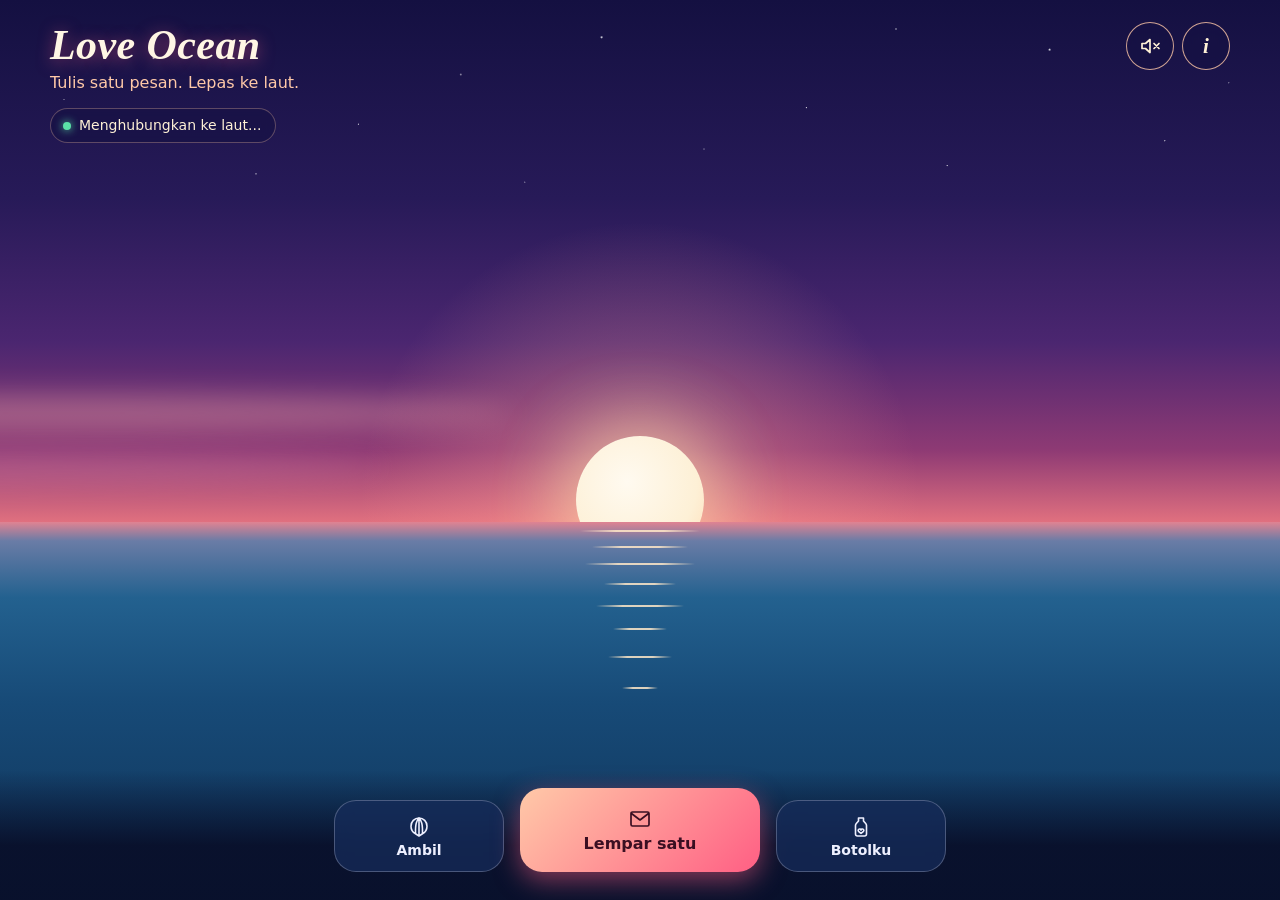
==== commit b95b6fc4: "Add files via upload" ====
--- a/index.html
+++ b/index.html
@@ -13,12 +13,13 @@
 <meta property="og:title" content="Love Ocean">
 <meta property="og:description" content="Tulis satu pesan hangat. Lepas ke laut. Seseorang akan menemukannya.">
 <link rel="manifest" href="/manifest.json">
-<link rel="icon" type="image/png" sizes="192x192" href="/icons/icon-192.png">
-<link rel="apple-touch-icon" href="/icons/apple-touch-icon.png">
+<link rel="icon" type="image/png" sizes="192x192" href="/icons/logoloveocean.png">
+<link rel="apple-touch-icon" href="/icons/logoloveocean.png">
 <link rel="stylesheet" href="css/style.css">
 <link rel="stylesheet" href="css/mine.css">
 <link rel="stylesheet" href="css/account.css">
 <link rel="stylesheet" href="css/chat.css">
+<link rel="stylesheet" href="css/theme-night.css">
 </head>
 <body>
 
@@ -41,6 +42,7 @@
   <symbol id="i-shell" viewBox="0 0 24 24"><path d="M12 3c-4.500 0-8 3.600-8 8.200 0 3.500 2 6.300 4.500 7.600L12 21l3.500-2.200C18 17.500 20 14.700 20 11.200 20 6.600 16.500 3 12 3z M12 3v18 M12 3C9.500 6 8.300 8.500 8.500 18.800 M12 3c2.500 3 3.700 5.500 3.500 15.800" fill="none" stroke="currentColor" stroke-width="1.600" stroke-linejoin="round" stroke-linecap="round"/></symbol>
   <symbol id="i-send" viewBox="0 0 24 24"><path d="M3 6.500A1.500 1.500 0 0 1 4.500 5h15A1.500 1.500 0 0 1 21 6.500v11a1.500 1.500 0 0 1-1.500 1.500h-15A1.500 1.500 0 0 1 3 17.500z M3.500 6.500 12 13l8.500-6.500" fill="none" stroke="currentColor" stroke-width="1.700" stroke-linejoin="round" stroke-linecap="round"/></symbol>
   <symbol id="i-bottle" viewBox="0 0 24 24"><path d="M9.500 3h5v3l2.200 2.500c.5.600.8 1.300.8 2.100V19a2 2 0 0 1-2 2h-7a2 2 0 0 1-2-2v-8.400c0-.8.300-1.500.8-2.100L9.500 6z M9.500 3h5 M9.500 14.500c1.200-1.200 2.300-.2 2.500.6.200-.8 1.300-1.800 2.500-.6 1.100 1.100-.2 2.300-2.500 3.900-2.300-1.600-3.600-2.800-2.500-3.900z" fill="none" stroke="currentColor" stroke-width="1.600" stroke-linejoin="round" stroke-linecap="round"/></symbol>
+  <symbol id="i-trash" viewBox="0 0 24 24"><path d="M4 7h16 M9 7V4.500h6V7 M6.500 7l1 13h9l1-13 M10 11v6 M14 11v6" fill="none" stroke="currentColor" stroke-width="1.700" stroke-linejoin="round" stroke-linecap="round"/></symbol>
   <symbol id="i-sound" viewBox="0 0 24 24"><path d="M4 9.500v5h3.500L12 18.500v-13L7.500 9.500z M15.500 9a4 4 0 0 1 0 6 M18 6.500a7.500 7.500 0 0 1 0 11" fill="none" stroke="currentColor" stroke-width="1.700" stroke-linejoin="round" stroke-linecap="round"/></symbol>
   <symbol id="i-mute" viewBox="0 0 24 24"><path d="M4 9.500v5h3.500L12 18.500v-13L7.500 9.500z M16 9.500l5 5 M21 9.500l-5 5" fill="none" stroke="currentColor" stroke-width="1.700" stroke-linejoin="round" stroke-linecap="round"/></symbol>
 </svg>
@@ -110,7 +112,7 @@
     </button>
     <h2 id="tMinePage">Botolku</h2>
   </header>
-  <div class="mine-list" id="mineChats" role="list"></div>
+  <div class="mine-list" id="mineChats"></div>
   <button class="mine-fab" id="mineFab" type="button" aria-label="Lempar satu botol">
     <svg class="ic" viewBox="0 0 24 24" aria-hidden="true"><use href="#i-send"/></svg>
   </button>
@@ -122,7 +124,7 @@
   <h2 id="tWelcome">Selamat datang di Love Ocean</h2>
   <p class="hint first">Tidak perlu daftar. Kamu tetap anonim, dan hanya satu orang yang membaca botolmu.</p>
   <ol class="steps">
-    <li><b>Tulis</b> pesan hangat, pilih suasananya, lalu lempar ke laut.</li>
+    <li><b>Tulis</b> pesan hangat, lalu lempar ke laut.</li>
     <li><b>Botolmu hanyut</b> sampai seseorang menemukannya.</li>
     <li><b>Balasannya</b> muncul di Botolku. Kamu juga bisa mengambil botol orang lain.</li>
   </ol>
@@ -187,18 +189,6 @@
   </div>
 </dialog>
 
-<!-- Botolku -->
-<dialog id="dlgMine" aria-labelledby="tMine">
-  <div class="grab" aria-hidden="true"></div>
-  <h2 id="tMine">Botolku</h2>
-  <p class="hint first">Botol yang kamu lempar dan botol yang kamu temukan.</p>
-  <div id="mineList" class="list"></div>
-  <div class="row">
-    <button class="btn ghost" type="button" data-close>Tutup</button>
-    <button class="btn primary" id="mineThrow" type="button">Lempar satu</button>
-  </div>
-</dialog>
-
 <!-- Akun opsional -->
 <dialog id="dlgAccount" aria-labelledby="tAccount">
   <div class="grab" aria-hidden="true"></div>
@@ -247,7 +237,7 @@
   </div>
 </dialog>
 
-<div class="toast" id="toast" role="status" aria-live="polite"></div>
+<div class="toast" id="toast" popover="manual" role="status" aria-live="polite"></div>
 
 <script src="js/config.js"></script>
 <script src="js/app.js"></script>
--- a/css/chat.css
+++ b/css/chat.css
@@ -0,0 +1,81 @@
+/* Fitur chat: pemisah tanggal, menu pesan, pesan dihapus, mode ubah */
+
+.daysep {
+  align-self: center;
+  width: fit-content;
+  margin: 12px auto 6px;
+  padding: 3px 12px;
+  border-radius: 999px;
+  font-size: 12px;
+  line-height: 1.5;
+  color: rgba(255, 255, 255, .72);
+  background: rgba(255, 255, 255, .09);
+  text-align: center;
+}
+
+.bubble[role="button"] {
+  cursor: pointer;
+  -webkit-tap-highlight-color: transparent;
+}
+.bubble[role="button"]:focus-visible {
+  outline: 2px solid rgba(255, 255, 255, .65);
+  outline-offset: 2px;
+}
+
+.bubble.gone .bt {
+  font-style: italic;
+  opacity: .65;
+}
+
+.msgmenu {
+  display: flex;
+  align-self: stretch;
+  gap: 6px;
+  margin: 4px 0 8px;
+}
+.msgmenu.me { justify-content: flex-end; }
+.msgmenu.them { justify-content: flex-start; }
+
+.msgmenu .mm {
+  appearance: none;
+  border: 1px solid rgba(255, 255, 255, .18);
+  background: rgba(255, 255, 255, .1);
+  color: inherit;
+  font: inherit;
+  font-size: 13px;
+  line-height: 1;
+  padding: 8px 14px;
+  min-height: 36px;
+  border-radius: 999px;
+  cursor: pointer;
+}
+.msgmenu .mm:hover { background: rgba(255, 255, 255, .16); }
+.msgmenu .mm.danger {
+  color: #ff8aa5;
+  border-color: rgba(255, 138, 165, .4);
+}
+
+.editbar {
+  display: flex;
+  align-items: center;
+  justify-content: space-between;
+  gap: 10px;
+  margin: 0 0 6px;
+  padding: 6px 10px 6px 12px;
+  font-size: 13px;
+  border-left: 3px solid #ff5f84;
+  border-radius: 8px;
+  background: rgba(255, 255, 255, .07);
+}
+.editbar[hidden] { display: none; }
+.editbar-x {
+  appearance: none;
+  border: 0;
+  background: transparent;
+  color: inherit;
+  font: inherit;
+  font-size: 13px;
+  text-decoration: underline;
+  padding: 6px 4px;
+  cursor: pointer;
+}
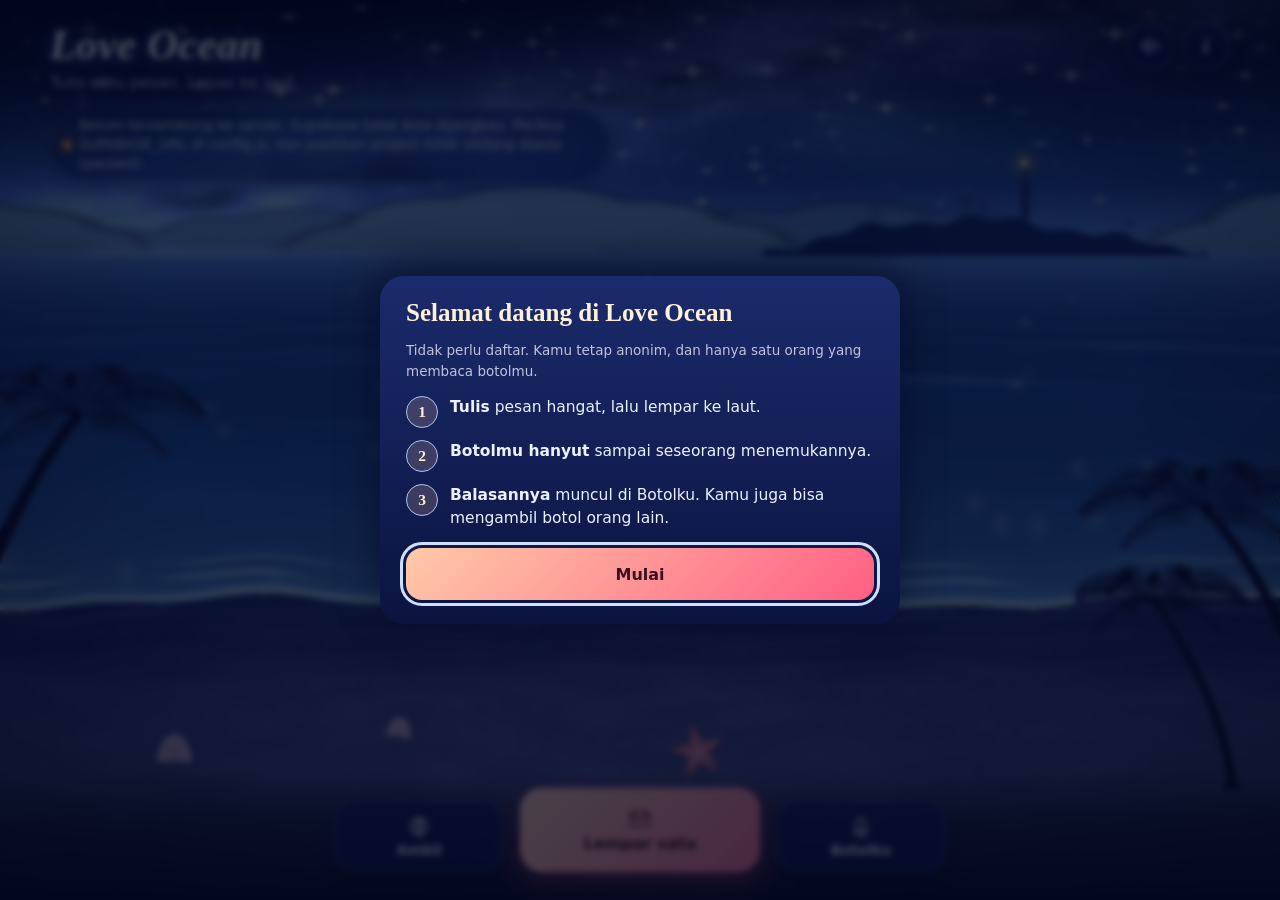
==== commit fb837560: "Add files via upload" ====
--- a/index.html
+++ b/index.html
@@ -142,7 +142,7 @@
   <label for="inMsg">Pesanmu</label>
   <textarea id="inMsg" maxlength="280" rows="5" placeholder="Tulis sesuatu yang hangat..."></textarea>
   <div class="count" id="count" aria-live="polite">0 / 280</div>
-  <p class="hint">Botolmu hanyut dan ditemukan satu orang. Jangan tulis nomor telepon, tautan, atau akun media sosial: pesan seperti itu ditolak.</p>
+  <p class="hint">Botolmu hanyut dan ditemukan satu orang. Kamu boleh menulis kontak atau tautan, tetapi hati-hati membagikannya kepada orang yang belum kamu kenal.</p>
   <div class="row">
     <button class="btn ghost" type="button" data-close>Batal</button>
     <button class="btn primary" id="doThrow" type="button">Lempar ke laut</button>
--- a/css/style.css
+++ b/css/style.css
@@ -84,8 +84,9 @@
 
 /* ---------- atas ---------- */
 .top{position:relative;z-index:5;display:flex;justify-content:space-between;align-items:flex-start;padding:14px 18px 0}
-h1{margin:0;white-space:nowrap;font-family:var(--serif);font-style:italic;font-weight:600;font-size:33px;line-height:1.1;letter-spacing:.01em;color:#fff6e4;
+h1{margin:0;white-space:nowrap;font-family:var(--serif);font-style:italic;font-weight:600;font-size:clamp(26px,8.4vw,33px);line-height:1.1;letter-spacing:.01em;color:#fff6e4;
   text-shadow:0 2px 16px rgba(255,95,132,.5)}
+.top .brand{min-width:0}
 .tagline{margin:3px 0 0;font-size:14px;color:var(--peach)}
 .top-btns{display:flex;gap:8px;align-items:center}
 .round,.install{min-width:44px;min-height:44px;border-radius:22px;border:1.5px solid rgba(255,201,168,.8);background:rgba(21,17,66,.5);
@@ -111,7 +112,7 @@
 .badge{position:absolute;top:-8px;right:-14px;min-width:20px;height:20px;padding:0 5px;border-radius:10px;background:var(--heart);color:#3a0f22;
   font-size:12px;line-height:20px;font-weight:700;text-align:center}
 .badge[hidden]{display:none}
-.bottle:focus-visible,.dock-btn:focus-visible,.btn:focus-visible,.round:focus-visible,.install:focus-visible,.item:focus-visible{outline:3px solid var(--sun);outline-offset:3px}
+.bottle:focus-visible,.dock-btn:focus-visible,.btn:focus-visible,.round:focus-visible,.install:focus-visible{outline:3px solid var(--sun);outline-offset:3px}
 
 /* ---------- lembar ---------- */
 dialog{width:100%;max-width:520px;margin:auto auto 0;padding:10px 20px calc(20px + env(safe-area-inset-bottom,0px));border:0;border-radius:28px 28px 0 0;
@@ -129,40 +130,16 @@
 .hint{margin:10px 0 0;font-size:13.5px;line-height:1.55;color:rgba(238,240,255,.78)}
 .hint.first{margin-top:0}
 .row{display:flex;gap:10px;margin-top:18px}
-.row.wrap{flex-wrap:wrap}.row.wrap .btn{flex:1 1 40%}
 .row.col{flex-direction:column}
 .btn{flex:1;min-height:52px;border-radius:16px;border:0;font-weight:700;font-size:16px}
 .btn.primary{background:linear-gradient(135deg,#ffc9a8,var(--heart));color:#3a0f22}
 .btn.ghost{background:rgba(238,240,255,.1);border:1px solid rgba(238,240,255,.25)}
 .btn.danger{background:#7a2340;color:#fff}
-.btn.full{width:100%;margin-top:10px}
 
 .steps{margin:14px 0 0;padding:0;list-style:none;counter-reset:s;display:grid;gap:12px}
 .steps li{counter-increment:s;position:relative;padding-left:44px;min-height:32px;line-height:1.5;font-size:15.5px}
 .steps li::before{content:counter(s);position:absolute;left:0;top:0;width:30px;height:30px;border-radius:50%;display:grid;place-items:center;
   background:rgba(255,201,168,.18);border:1.5px solid var(--peach);color:#fff1d6;font-family:var(--serif);font-weight:700}
-
-/* pilihan suasana */
-.moods{border:0;margin:8px 0 0;padding:0;display:flex;flex-wrap:wrap;gap:8px}
-.moods legend{width:100%;margin:6px 0 8px}
-.chip{position:relative;margin:0;display:block}
-.chip input{position:absolute;opacity:0;inset:0;width:100%;height:100%;margin:0;cursor:pointer}
-.chipface{display:flex;align-items:center;gap:8px;min-height:44px;padding:0 14px;border-radius:22px;border:1.5px solid rgba(238,240,255,.25);font-size:14.5px;font-weight:600;color:var(--foam)}
-.chipface::before{content:"";width:12px;height:12px;border-radius:50%;background:var(--mood);box-shadow:0 0 8px var(--mood)}
-.chip input:checked + .chipface{border-color:var(--mood);background:rgba(255,255,255,.12)}
-.chip input:focus-visible + .chipface{outline:3px solid var(--sun);outline-offset:2px}
-
-/* surat */
-.note{position:relative;margin:10px 0 0;padding:24px 18px 16px;background:var(--paper);color:var(--ink);border-radius:4px;border-left:5px solid var(--mood,#ff5f84);
-  box-shadow:0 10px 24px rgba(0,0,0,.4);transform-origin:50% 0;animation:unroll .6s var(--ease);
-  background-image:repeating-linear-gradient(transparent 0 28px,rgba(138,74,98,.09) 28px 29px);background-position:0 40px}
-.seal{position:absolute;top:-14px;right:16px;width:42px;height:42px;border-radius:50%;display:grid;place-items:center;color:#fff;background:var(--mood,#ff5f84);
-  box-shadow:inset 0 -5px 7px rgba(0,0,0,.25),inset 0 3px 4px rgba(255,255,255,.4),0 4px 9px rgba(0,0,0,.4)}
-.seal .ic{width:22px;height:22px}
-.note-mood{margin:0 0 6px;font-size:13px;font-weight:700;color:var(--ink-soft);display:flex;align-items:center;gap:7px}
-.mdot{width:10px;height:10px;border-radius:50%;background:var(--mood);display:inline-block;flex:none}
-.note-text{margin:0;font-family:var(--serif);font-size:19px;line-height:29px;white-space:pre-wrap;overflow-wrap:anywhere}
-.note-from{margin:14px 0 0;text-align:right;font-family:var(--serif);font-style:italic;font-size:15px;color:var(--ink-soft)}
 
 /* ---------- tampilan chat (dialog botol), tema terang ---------- */
 dialog.chat{height:100dvh;max-height:100dvh;max-width:520px;margin:0 auto;padding:0;border-radius:0;overflow:hidden;background:#f4f3f9;color:#1c1b3a}
@@ -218,15 +195,8 @@
 .bubble.me{align-self:flex-end;background:linear-gradient(135deg,#ffc9a8,var(--heart));color:#3a0f22;border-bottom-right-radius:4px}
 .bubble.them{align-self:flex-start;background:rgba(238,240,255,.12);border:1px solid rgba(238,240,255,.2);border-bottom-left-radius:4px}
 
-.list{display:flex;flex-direction:column;gap:12px;margin-top:12px}
-.item{display:block;width:100%;min-height:64px;text-align:left;font:inherit;background:var(--paper);color:var(--ink);border:0;border-radius:6px;border-left:5px solid var(--mood,#ff5f84);padding:14px 14px 12px}
-.item .tag{display:flex;align-items:center;gap:7px;flex-wrap:wrap;font-size:12.5px;font-weight:700;color:var(--ink-soft);margin-bottom:6px}
-.item .new{padding:2px 8px;border-radius:10px;background:var(--heart);color:#3a0f22;font-size:12px}
-.item .prev{margin:0;font-family:var(--serif);font-size:16.5px;line-height:1.5;overflow-wrap:anywhere}
-.item .when{display:block;margin-top:8px;font-size:12.5px;color:var(--ink-soft)}
-.empty{padding:24px 8px;text-align:center;color:rgba(238,240,255,.8);line-height:1.6}
-
-.toast{position:fixed;left:16px;right:16px;bottom:calc(122px + env(safe-area-inset-bottom,0px));z-index:50;margin:0 auto;max-width:420px;padding:12px 16px;border-radius:14px;
+
+.toast{position:fixed;top:auto;left:16px;right:16px;bottom:calc(122px + env(safe-area-inset-bottom,0px));z-index:50;margin:0 auto;width:auto;height:auto;max-width:420px;padding:12px 16px;border:0;overflow:visible;border-radius:14px;
   background:var(--paper);color:var(--ink);font-size:14px;line-height:1.45;text-align:center;box-shadow:0 8px 24px rgba(0,0,0,.4);
   opacity:0;transform:translateY(12px);pointer-events:none;transition:opacity .25s,transform .25s}
 .toast.show{opacity:1;transform:none}
@@ -250,9 +220,6 @@
   100%{opacity:0;transform:translate(var(--tx,0px),-8vh) scale(.6) rotate(-4deg)}}
 @keyframes ring{0%{opacity:.9;transform:scale(.4)}100%{opacity:0;transform:scale(3.4)}}
 
-@media (min-width:700px){
-  .app{max-width:520px;margin:0 auto;border-left:1px solid rgba(255,255,255,.1);border-right:1px solid rgba(255,255,255,.1)}
-}
 @media (max-height:600px){.pill{display:none}.sun{width:92px;height:92px;margin-left:-46px;top:calc(58% - 80px)}}
 @media (prefers-reduced-motion:reduce){
   *,*::before,*::after{animation-duration:.001s!important;animation-iteration-count:1!important;animation-delay:0s!important;transition-duration:.001s!important}
--- a/css/mine.css
+++ b/css/mine.css
@@ -11,7 +11,12 @@
 .mine-list{flex:1;min-height:0;overflow-y:auto;overscroll-behavior:contain;padding:6px 0 calc(96px + env(safe-area-inset-bottom,0px))}
 .chat-row{display:flex;align-items:center;gap:14px;width:100%;min-height:76px;padding:10px 16px;border:0;background:none;text-align:left;color:inherit;font:inherit}
 .chat-row:active{background:rgba(28,27,58,.06)}
-.chat-row:focus-visible{outline:3px solid #ff5f84;outline-offset:-3px}
+.c-open:focus-visible,.c-del:focus-visible{outline:3px solid #ff5f84;outline-offset:-3px}
+.c-open{flex:1;min-width:0;align-self:stretch;display:flex;align-items:center;gap:14px;padding:0;border:0;background:none;color:inherit;font:inherit;text-align:left}
+.c-del{flex:none;min-width:44px;height:44px;padding:0 10px;border:0;border-radius:22px;background:none;color:#8b8b97;display:grid;place-items:center;font-size:13px;font-weight:700}
+.c-del .ic{width:22px;height:22px}
+.c-del.armed{color:#fff;background:#c23a63}
+.c-del:disabled{opacity:.5}
 .c-ava{flex:none;width:56px;height:56px;border-radius:50%;display:grid;place-items:center;color:#fff;
   background:radial-gradient(circle at 35% 30%,#fff6,transparent 55%),var(--mood,#ff5f84);box-shadow:0 2px 8px rgba(28,27,58,.18)}
 .c-ava .ic{width:26px;height:26px}
@@ -53,4 +58,5 @@
   .chat-row:hover{transform:translateY(-3px);box-shadow:0 10px 24px rgba(28,27,58,.12)}
   .mine-back:hover{background:rgba(28,27,58,.08)}
   .mine-fab:hover{filter:brightness(1.05);transform:translateY(-2px)}
+  .c-del:not(.armed):hover{color:#c23a63;background:rgba(194,58,99,.08)}
 }
--- a/css/chat.css
+++ b/css/chat.css
@@ -30,6 +30,7 @@
 .msgmenu {
   display: flex;
   align-self: stretch;
+  flex-wrap: wrap;
   gap: 6px;
   margin: 4px 0 8px;
 }
@@ -68,6 +69,13 @@
   background: rgba(255, 255, 255, .07);
 }
 .editbar[hidden] { display: none; }
+.editbar-t {
+  flex: 1;
+  min-width: 0;
+  overflow: hidden;
+  text-overflow: ellipsis;
+  white-space: nowrap;
+}
 .editbar-x {
   appearance: none;
   border: 0;
@@ -79,3 +87,30 @@
   padding: 6px 4px;
   cursor: pointer;
 }
+
+/* Kutipan balasan di dalam gelembung */
+.quote {
+  display: block;
+  margin: 0 0 6px;
+  padding: 5px 9px;
+  border-left: 3px solid #ff5f84;
+  border-radius: 8px;
+  background: rgba(28, 27, 58, .07);
+  cursor: pointer;
+}
+.bubble.me .quote { background: rgba(58, 15, 34, .12); border-left-color: rgba(58, 15, 34, .55); }
+.quote .q-who { display: block; font-size: 11.5px; font-weight: 700; opacity: .8; }
+.quote .q-t {
+  display: block;
+  font-size: 13px;
+  opacity: .85;
+  overflow: hidden;
+  text-overflow: ellipsis;
+  white-space: nowrap;
+}
+.quote.gone { cursor: default; font-style: italic; }
+.bubble.flash { animation: bubbleFlash 1.2s ease; }
+@keyframes bubbleFlash {
+  0%, 60% { box-shadow: 0 0 0 3px rgba(255, 95, 132, .6); }
+  100% { box-shadow: 0 0 0 3px rgba(255, 95, 132, 0); }
+}
--- a/css/theme-night.css
+++ b/css/theme-night.css
@@ -0,0 +1,180 @@
+/* Love Ocean – tema malam v2 (laut berbintang, lebih realistis dan rapi)
+   Pasang SETELAH css/chat.css. Jangan dipasang bersama theme-day.css.
+   Gambar ada di folder img/night/ (path relatif dari css/ -> ../night/). */
+
+:root { --night:#070d2e; --peach:#a9c4f5; --sun:#cfe0ff; --foam:#eaf2ff; }
+body { background:#070d2e; }
+
+/* ================= LANGIT ================= */
+.sky {
+  inset:0 0 auto 0; height:calc(28.44% + 2px);
+  background:#0a1648 url("../night/sky.webp") center/100% 100% no-repeat;
+}
+.sky::before, .sky::after { content:none; }
+
+/* pulau jauh + mercusuar, dan kapal yang lewat di cakrawala */
+.sun {
+  display:block; position:absolute; left:auto; right:5%; top:auto; bottom:-1px; margin:0;
+  width:36%; height:auto; aspect-ratio:520/150; border-radius:0; box-shadow:none; opacity:.95;
+  background:url("../night/island.png") center/100% 100% no-repeat;
+}
+.halo {
+  display:block; position:absolute; left:calc(80% - 5px); top:auto; bottom:7vw; z-index:2; margin:0;
+  width:10px; height:10px; border-radius:50%;
+  background:radial-gradient(circle,#fffbe0 0,#ffe29a 35%,rgba(255,200,100,0) 72%);
+  box-shadow:0 0 12px 4px rgba(255,210,120,.5); animation:nBeacon 4.5s ease-in-out infinite;
+}
+.boat {
+  display:block; position:absolute; left:0; top:auto; bottom:-1px; z-index:3;
+  width:clamp(74px,24%,190px); height:auto; aspect-ratio:420/170; opacity:1;
+  background:url("../night/ship.png") center/100% 100% no-repeat;
+  transform:translateX(-120%); animation:nShip 170s linear -50s infinite; will-change:transform;
+}
+.boat * { display:none; }
+
+.stars { inset:0; height:100%; background-repeat:no-repeat; background-size:100% 100%; }
+.stars.s1 { background-image:url("../night/stars-a.webp"); opacity:.95; animation:nTwinkleA 4.6s ease-in-out infinite alternate; }
+.stars.s2 { background-image:url("../night/stars-b.webp"); opacity:.5;  animation:nTwinkleB 6.4s ease-in-out -2s infinite alternate; }
+
+/* awan: dua lapis, bergeser pelan (transform = ringan di HP) */
+.cloud.c1, .cloud.c2 {
+  position:absolute; left:0; bottom:0; top:auto; width:450%; height:46%;
+  border-radius:0; filter:none; background-color:transparent;
+  background-repeat:repeat-x; background-size:33.3333% 100%; background-position:0 100%;
+  will-change:transform;
+}
+.cloud.c1 { background-image:url("../night/clouds-far.webp");  opacity:.85; animation:nCloud 300s linear infinite; }
+.cloud.c2 { background-image:url("../night/clouds-near.webp"); opacity:.95; animation:nCloud 190s linear -70s infinite; }
+
+.shooting { top:9%; height:2px; box-shadow:0 0 8px 1px rgba(190,215,255,.6); }
+
+/* ================= LAUT ================= */
+.sea {
+  top:28.44%; bottom:0; overflow:hidden;
+  background:#16367a url("../night/sea-a.webp") 0 0/100% 64.41% no-repeat;
+}
+.sea::before { content:none; }
+.waves { display:none; }                      /* gelombang SVG lama diganti gambar */
+
+/* wadah lapisan (dulu kilau): semuanya di dalam .sea, di bawah botol */
+.shimmer { left:0; top:0; width:100%; height:100%; margin:0; overflow:hidden; pointer-events:none; }
+.shimmer i { all:initial; position:absolute; display:block; pointer-events:none; }
+
+/* 1. permukaan laut fase kedua -> berkilau bergantian */
+.shimmer i:nth-child(1) {
+  left:0; top:0; width:100%; height:64.41%;
+  background:url("../night/sea-b.webp") 0 0/100% 100% no-repeat;
+  opacity:0; animation:nSeaB 7s ease-in-out infinite alternate;
+}
+/* 2. pasir basah */
+.shimmer i:nth-child(2) {
+  left:0; top:50.44%; width:100%; bottom:0;
+  background:#2d3a8c url("../night/sand.webp") 0 0/100% 100% no-repeat;
+}
+/* 3+4. air yang naik-turun di pantai (gema + utama) */
+.shimmer i:nth-child(3), .shimmer i:nth-child(4) {
+  left:-3%; top:36.68%; width:106%; height:27.73%;
+  background:url("../night/swash.webp") 0 0/100% 100% no-repeat;
+  will-change:transform;
+}
+.shimmer i:nth-child(3) { opacity:.55; animation:nSwash 9s ease-in-out -1.1s infinite; }
+.shimmer i:nth-child(4) { animation:nSwash 9s ease-in-out infinite, nSway 13s ease-in-out infinite alternate; }
+/* 5-7. kerang & bintang laut (di atas dok, tidak tertutup) */
+.shimmer i:nth-child(5), .shimmer i:nth-child(6), .shimmer i:nth-child(7) { background-repeat:no-repeat; background-size:100% 100%; }
+.shimmer i:nth-child(5) { left:52%; top:72%; width:10.8%; aspect-ratio:1/1;    background-image:url("../night/starfish.png"); transform:rotate(-12deg); }
+.shimmer i:nth-child(6) { left:12%; top:73.8%; width:7.2%;  aspect-ratio:104/90; background-image:url("../night/shell1.png"); }
+.shimmer i:nth-child(7) { left:30%; top:71.1%; width:5.3%;  aspect-ratio:76/67;  background-image:url("../night/shell2.png"); transform:rotate(10deg); }
+/* 8 + ::after. pohon kelapa di tepi pantai */
+.shimmer i:nth-child(8) {
+  right:-6%; left:auto; bottom:17%; top:auto; width:44%; aspect-ratio:450/600;
+  background:url("../night/palm-right.png") center/100% 100% no-repeat;
+  transform-origin:70% 96%; animation:nPalm 9s ease-in-out -3s infinite alternate;
+}
+.sea::after {
+  content:""; position:absolute; left:-7%; bottom:17%; width:52%; aspect-ratio:540/760; z-index:2; pointer-events:none;
+  background:url("../night/palm-left.png") center/100% 100% no-repeat;
+  transform-origin:14% 97%; animation:nPalm 8s ease-in-out infinite alternate;
+}
+
+@media (min-aspect-ratio:1/1) {   /* layar lebar: kerang & bintang laut jangan raksasa */
+  .sea::after { width:26%; } .shimmer i:nth-child(8) { width:22%; } .shimmer i:nth-child(5) { width:5%; } .shimmer i:nth-child(6) { width:3.2%; } .shimmer i:nth-child(7) { width:2.4%; }
+}
+
+/* ================= BOTOL ================= */
+.bottles { inset:0 0 auto 0; height:50%; }
+.bottle {
+  width:calc(96px*var(--s,1)); height:calc(96px*var(--s,1)*.6906);
+  clip-path:none;
+}
+.bottle .sway {
+  background:url("../night/bottle-a.png") center/100% 100% no-repeat;
+  transform-origin:50% 50%;
+  animation:nBob 6s ease-in-out infinite;
+  filter:drop-shadow(0 0 6px var(--mood,#ff5f84)) drop-shadow(0 3px 4px rgba(2,8,40,.45));
+}
+.bottle:nth-child(even) .sway { background-image:url("../night/bottle-b.png"); animation-duration:7.3s; animation-delay:-2s; }
+.bottle .sway svg { display:none; }
+.bottle:hover .sway, .bottle:focus-visible .sway {
+  filter:drop-shadow(0 0 12px var(--mood,#ff5f84)) drop-shadow(0 3px 4px rgba(2,8,40,.45)); }
+/* lingkar riak di garis air */
+.bottle::after {
+  left:-4%; right:-4%; top:36%; bottom:auto; height:30%;
+  border-radius:50%; border:1.5px solid rgba(196,226,255,.55); background:none;
+  animation:nRipple 3.6s ease-out infinite; pointer-events:none;
+}
+.bottle:nth-child(even)::after { animation-delay:-1.4s; }
+.bottle:nth-child(6) { translate:-9vw 0; }     /* slot paling kanan jangan terpotong */
+.bottle:nth-child(2) { translate:-3vw 0; }
+
+/* ================= VINYET ================= */
+.scene::after {
+  content:""; position:absolute; inset:0; z-index:1; pointer-events:none;
+  background:
+    radial-gradient(ellipse at 50% 42%, transparent 55%, rgba(2,6,25,.42) 100%),
+    linear-gradient(180deg, rgba(3,8,35,.45) 0, transparent 16%);
+}
+
+/* ================= ANTARMUKA ================= */
+h1 { color:#f2f7ff; letter-spacing:.015em; text-shadow:0 2px 18px rgba(90,150,255,.7), 0 1px 2px rgba(2,6,30,.6); }
+.tagline { color:#bcd2fa; text-shadow:0 1px 8px rgba(4,10,50,.9); }
+.round, .install {
+  background:rgba(10,24,78,.46); border:1px solid rgba(170,200,255,.38); color:#eaf2ff;
+  backdrop-filter:blur(10px) saturate(1.3); -webkit-backdrop-filter:blur(10px) saturate(1.3);
+  box-shadow:inset 0 1px 0 rgba(255,255,255,.14), 0 4px 14px rgba(2,6,30,.35);
+}
+.pill {
+  background:rgba(10,24,78,.5); border:1px solid rgba(170,200,255,.28); color:#eaf2ff;
+  backdrop-filter:blur(10px) saturate(1.3); -webkit-backdrop-filter:blur(10px) saturate(1.3);
+  box-shadow:0 4px 16px rgba(2,6,30,.35);
+}
+.dock { background:linear-gradient(180deg, transparent, rgba(5,10,42,.55) 40%, rgba(4,8,36,.9)); }
+.dock-btn {
+  background:rgba(14,32,96,.62); border:1px solid rgba(170,200,255,.3);
+  backdrop-filter:blur(12px) saturate(1.3); -webkit-backdrop-filter:blur(12px) saturate(1.3);
+  box-shadow:inset 0 1px 0 rgba(255,255,255,.12), 0 6px 18px rgba(2,6,30,.4);
+}
+.dock-btn.main {
+  background:linear-gradient(135deg,#ffd9c4,#ff7fa3); border:0;
+  box-shadow:0 8px 28px rgba(255,95,132,.45), inset 0 1px 0 rgba(255,255,255,.5);
+}
+dialog { background:linear-gradient(180deg,#1b2a6b,#0b1440); box-shadow:0 -10px 40px rgba(2,6,30,.55); }
+dialog::backdrop { background:rgba(2,6,25,.72); }
+
+/* ================= ANIMASI ================= */
+@keyframes nShip { to { transform:translateX(calc(100vw + 20%)) } }
+@keyframes nBeacon { 0%,100% { opacity:.25 } 40%,60% { opacity:1 } }
+@keyframes nPalm { from { transform:rotate(-.9deg) } to { transform:rotate(1.1deg) } }
+@keyframes nTwinkleA { from { opacity:.35 } to { opacity:1 } }
+@keyframes nTwinkleB { from { opacity:.15 } to { opacity:.9 } }
+@keyframes nCloud    { to { transform:translateX(-33.3333%) } }
+@keyframes nSeaB     { from { opacity:0 } to { opacity:.9 } }
+@keyframes nSwash    { 0%,100% { transform:translateY(0) } 50% { transform:translateY(22.9%) } }
+@keyframes nSway     { from { translate:-1.2% 0 } to { translate:1.2% 0 } }
+@keyframes nBob      { 0%,100% { transform:translateY(0) rotate(-1.6deg) } 50% { transform:translateY(2.5px) rotate(1.6deg) } }
+@keyframes nRipple   { 0% { transform:scale(.55); opacity:.8 } 100% { transform:scale(1.3); opacity:0 } }
+
+@media (prefers-reduced-motion:reduce) {
+  .stars, .cloud, .shimmer i, .bottle .sway, .bottle::after, .sea::after, .boat, .halo { animation:none !important; }
+  .boat { transform:translateX(150%); }
+  .shimmer i:nth-child(1) { opacity:.5; }
+}
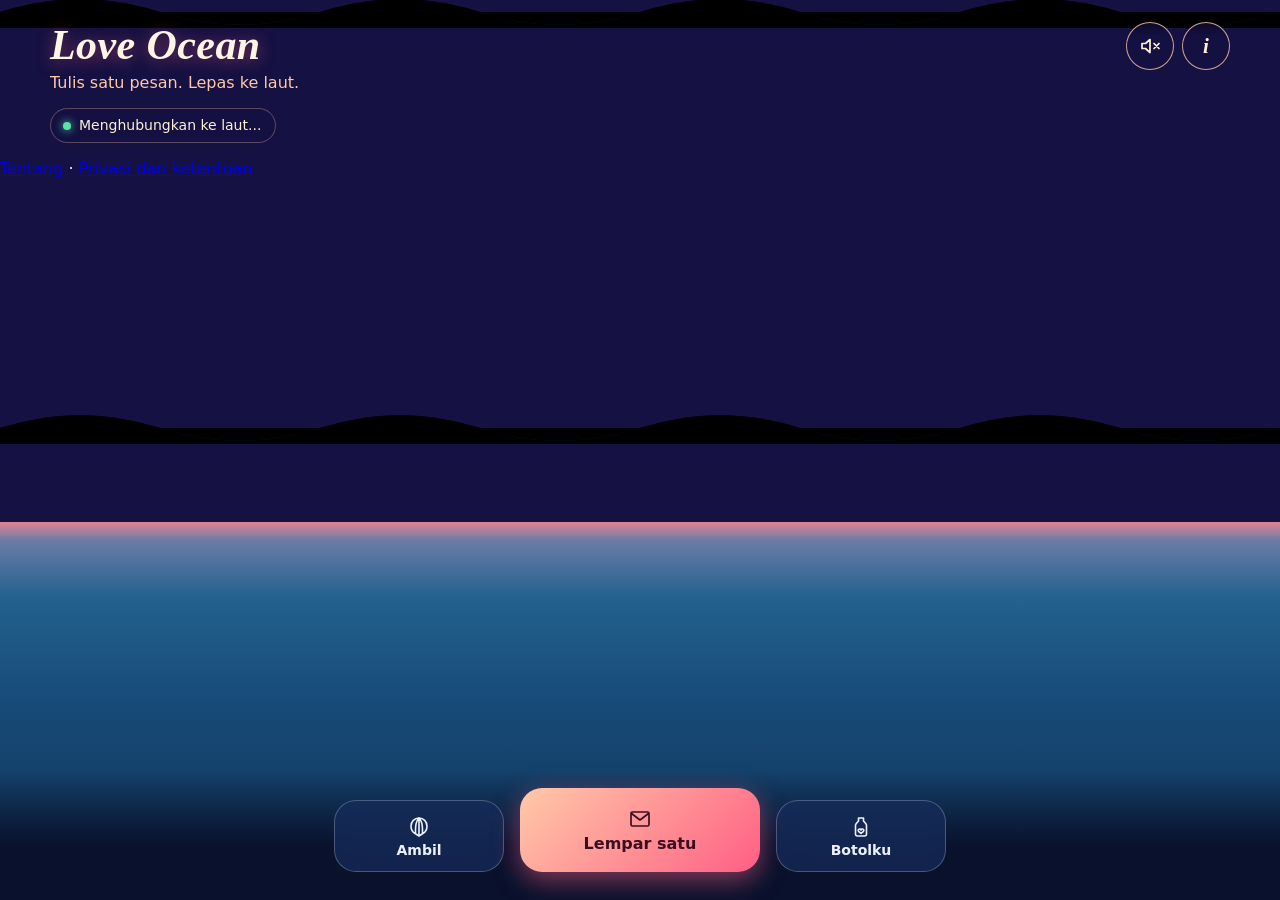
==== commit 6349563a: "Add files via upload" ====
--- a/index.html
+++ b/index.html
@@ -2,41 +2,84 @@
 <html lang="id">
 <head>
 <meta charset="utf-8">
-<title>Love Ocean</title>
+<title>Love Ocean – Kirim Pesan Anonim dalam Botol ke Laut</title>
 <meta name="viewport" content="width=device-width, initial-scale=1, viewport-fit=cover">
-<meta name="description" content="Love Ocean: tulis satu pesan hangat, masukkan ke botol, dan lepas ke laut. Seseorang akan menemukannya dan membalas.">
-<meta name="theme-color" content="#151142">
-<meta name="color-scheme" content="dark">
+<meta name="description" content="Love Ocean: tulis satu pesan hangat, masukkan ke botol, dan lepas ke laut. Seseorang akan menemukannya dan membalas. Anonim, tanpa daftar.">
+<link rel="canonical" href="https://loveocean.web.id/">
+<meta name="theme-color" content="#9fd9d4">
+<meta name="color-scheme" content="light">
 <meta name="mobile-web-app-capable" content="yes">
 <meta name="apple-mobile-web-app-capable" content="yes">
-<meta name="apple-mobile-web-app-status-bar-style" content="black-translucent">
-<meta property="og:title" content="Love Ocean">
+<meta name="apple-mobile-web-app-status-bar-style" content="default">
+<meta property="og:type" content="website">
+<meta property="og:site_name" content="Love Ocean">
+<meta property="og:locale" content="id_ID">
+<meta property="og:url" content="https://loveocean.web.id/">
+<meta property="og:image" content="https://loveocean.web.id/icons/icon-512.png">
+<meta property="og:image:alt" content="Logo Love Ocean: botol pesan di laut">
+<meta name="twitter:card" content="summary">
+<meta property="og:title" content="Love Ocean – Kirim Pesan Anonim dalam Botol ke Laut">
 <meta property="og:description" content="Tulis satu pesan hangat. Lepas ke laut. Seseorang akan menemukannya.">
+<meta name="twitter:title" content="Love Ocean – Kirim Pesan Anonim dalam Botol ke Laut">
+<meta name="twitter:description" content="Tulis satu pesan hangat. Lepas ke laut. Seseorang akan menemukannya.">
 <link rel="manifest" href="/manifest.json">
 <link rel="icon" type="image/png" sizes="192x192" href="/icons/logoloveocean.png">
 <link rel="apple-touch-icon" href="/icons/logoloveocean.png">
-<link rel="stylesheet" href="css/style.css">
-<link rel="stylesheet" href="css/mine.css">
-<link rel="stylesheet" href="css/account.css">
-<link rel="stylesheet" href="css/chat.css">
-<link rel="stylesheet" href="css/theme-night.css">
+<link rel="preload" as="image" href="/day/beach.webp" type="image/webp">
+<link rel="stylesheet" href="/css/style.css">
+<link rel="stylesheet" href="/css/mine.css">
+<link rel="stylesheet" href="/css/account.css">
+<link rel="stylesheet" href="/css/chat.css">
+<link rel="stylesheet" href="/css/theme-day.css">
 </head>
 <body>
 
 <svg class="defs" width="0" height="0" aria-hidden="true" focusable="false">
   <defs>
-    <linearGradient id="glass" x1="0" y1="0" x2="1" y2="1">
-      <stop offset="0" stop-color="#e6fbff" stop-opacity=".55"/>
-      <stop offset="1" stop-color="#a9dbe8" stop-opacity=".22"/>
+    <linearGradient id="wv-fill" x1="0" y1="0" x2="0" y2="1">
+      <stop offset="0" stop-color="#fff" stop-opacity=".38"/>
+      <stop offset=".45" stop-color="#d9fbf6" stop-opacity=".12"/>
+      <stop offset="1" stop-color="#bff3ec" stop-opacity="0"/>
+    </linearGradient>
+    <linearGradient id="bt-glass" x1="0" y1="0" x2="0" y2="1">
+      <stop offset="0" stop-color="#ebfcfc" stop-opacity=".62"/>
+      <stop offset=".45" stop-color="#aae1e6" stop-opacity=".2"/>
+      <stop offset="1" stop-color="#78c8d2" stop-opacity=".34"/>
+    </linearGradient>
+    <linearGradient id="bt-sheen" x1="0" y1="0" x2="0" y2="1">
+      <stop offset="0" stop-color="#fff" stop-opacity=".38"/>
+      <stop offset=".3" stop-color="#fff" stop-opacity="0"/>
+      <stop offset=".72" stop-color="#fff" stop-opacity="0"/>
+      <stop offset="1" stop-color="#fff" stop-opacity=".2"/>
+    </linearGradient>
+    <linearGradient id="bt-paper" x1="0" y1="0" x2="0" y2="1">
+      <stop offset="0" stop-color="#fffaf0"/>
+      <stop offset=".6" stop-color="#f6e8c8"/>
+      <stop offset="1" stop-color="#e7d3a6"/>
+    </linearGradient>
+    <linearGradient id="bt-cork" x1="0" y1="0" x2="0" y2="1">
+      <stop offset="0" stop-color="#dcab70"/>
+      <stop offset="1" stop-color="#a97a42"/>
     </linearGradient>
   </defs>
-  <symbol id="bottle" viewBox="0 0 48 80">
-    <rect x="18.5" y="1.5" width="11" height="10" rx="2.4" fill="#c98f5a"/>
-    <rect x="20" y="3" width="3" height="7" rx="1.2" fill="#e3b384" opacity=".8"/>
-    <path d="M17 11h14v8c0 3.4 11 5.6 11 14.5V66a8 8 0 0 1-8 8H14a8 8 0 0 1-8-8V33.500C6 24.600 17 22.400 17 19z" fill="url(#glass)" stroke="#f3fdff" stroke-opacity=".9" stroke-width="1.6" stroke-linejoin="round"/>
-    <rect x="14" y="38" width="20" height="26" rx="2" fill="#fff4e0"/>
-    <path d="M24 58.500c-8.500-5.600-6.500-12.600 0-9.600 6.500-3 8.500 4 0 9.600z" fill="currentColor"/>
-    <path d="M10.500 36v24" stroke="#fff" stroke-opacity=".55" stroke-width="2" stroke-linecap="round"/>
+  <!-- botol kaca bertutup gabus dengan gulungan surat; dibaringkan, ujung gabus di kanan -->
+  <symbol id="bottle" viewBox="0 0 150 56">
+    <path d="M16 12C8 12 6 17 6 22V34C6 39 8 44 16 44H88C101 44 106 35 117 31.5H127V24.5H117C106 21 101 12 88 12Z" fill="url(#bt-glass)"/>
+    <path d="M26 19.5C22.500 19.500 21.500 23 21.500 28S22.500 36.500 26 36.500H78C81.500 36.500 82.500 33 82.500 28S81.500 19.500 78 19.500Z" fill="url(#bt-paper)"/>
+    <ellipse cx="80" cy="28" rx="3.400" ry="8.500" fill="#ecd8ad" stroke="#cdb584" stroke-width=".6"/>
+    <path d="M80 22.500C77.500 24.500 77.500 31.500 80 33.500" fill="none" stroke="#b79b6a" stroke-width=".7"/>
+    <path d="M30 24h34M30 28h40M30 32h28" stroke="#9b8260" stroke-opacity=".45" stroke-width="1" stroke-linecap="round"/>
+    <rect x="50" y="18.800" width="4.200" height="18.400" rx="1" fill="currentColor"/>
+    <path d="M52 19C47 13 44 18 50 19.500ZM52 19C57 13 60 18 54 19.500Z" fill="currentColor"/>
+    <rect x="124" y="21.500" width="6" height="13" rx="2" fill="url(#bt-glass)" stroke="#fff" stroke-opacity=".8" stroke-width="1"/>
+    <rect x="127" y="23" width="14" height="10" rx="2.600" fill="url(#bt-cork)"/>
+    <circle cx="131" cy="26" r=".8" fill="#8a5f30" fill-opacity=".6"/><circle cx="135" cy="30" r=".9" fill="#8a5f30" fill-opacity=".6"/><circle cx="138" cy="26.500" r=".7" fill="#8a5f30" fill-opacity=".6"/>
+    <path d="M16 12C8 12 6 17 6 22V34C6 39 8 44 16 44H88C101 44 106 35 117 31.5H127V24.5H117C106 21 101 12 88 12Z" fill="url(#bt-sheen)" stroke="#fff" stroke-opacity=".9" stroke-width="1.200"/>
+    <path d="M17 13.800C9 13.800 7.800 18 7.800 22.500V33.500C7.800 38 9 42.200 17 42.200" fill="none" stroke="#5db7c0" stroke-opacity=".35" stroke-width="1.400"/>
+    <path d="M18 15.500H84" stroke="#fff" stroke-opacity=".82" stroke-width="2.400" stroke-linecap="round"/>
+    <path d="M92 15.500C100 16 104 22 112 25.500" stroke="#fff" stroke-opacity=".55" stroke-width="1.600" fill="none" stroke-linecap="round"/>
+    <path d="M20 41H66" stroke="#fff" stroke-opacity=".28" stroke-width="1.600" stroke-linecap="round"/>
+    <ellipse cx="11" cy="24" rx="1.600" ry="5" fill="#fff" fill-opacity=".55"/>
   </symbol>
   <symbol id="i-heart" viewBox="0 0 24 24"><path d="M12 19.500c-8-5.200-6.200-11.800 0-8.800 6.200-3 8 3.600 0 8.800z" fill="currentColor"/></symbol>
   <symbol id="i-shell" viewBox="0 0 24 24"><path d="M12 3c-4.500 0-8 3.600-8 8.200 0 3.500 2 6.300 4.500 7.600L12 21l3.500-2.200C18 17.500 20 14.700 20 11.200 20 6.600 16.500 3 12 3z M12 3v18 M12 3C9.500 6 8.300 8.500 8.500 18.800 M12 3c2.500 3 3.700 5.500 3.500 15.800" fill="none" stroke="currentColor" stroke-width="1.600" stroke-linejoin="round" stroke-linecap="round"/></symbol>
@@ -48,22 +91,22 @@
 </svg>
 
 <div class="app">
-  <main class="scene" aria-label="Laut saat senja dengan botol pesan yang mengapung">
-    <div class="sky" aria-hidden="true">
-      <div class="stars s1"></div>
-      <div class="stars s2"></div>
-      <div class="shooting"></div>
-      <div class="cloud c1"></div>
-      <div class="cloud c2"></div>
-      <div class="halo"></div>
-      <div class="sun"></div>
-      <svg class="boat" viewBox="0 0 60 44" aria-hidden="true"><path d="M30 2v28H12z M33 8v22h15z" fill="#24124a"/><path d="M4 32h52l-7 9H12z" fill="#24124a"/></svg>
-    </div>
-    <div class="sea" id="sea">
-      <div class="shimmer" aria-hidden="true"><i></i><i></i><i></i><i></i><i></i><i></i><i></i><i></i></div>
-      <div class="waves back" id="wavesBack" aria-hidden="true"></div>
-      <div class="bottles" id="bottles"></div>
-      <div class="waves front" id="wavesFront" aria-hidden="true"></div>
+  <main class="scene" aria-label="Pantai dan laut siang hari dengan botol pesan yang mengapung">
+    <div class="stage">
+      <div class="swell2" aria-hidden="true"></div>
+      <div class="waves back" aria-hidden="true">
+        <div class="wv wv1"><svg viewBox="0 0 1200 60" preserveAspectRatio="none"><path class="wf" d="M0 30Q75 6 150 30T300 30T450 30T600 30T750 30T900 30T1050 30T1200 30V60H0Z"/><path class="wc" d="M0 30Q75 6 150 30T300 30T450 30T600 30T750 30T900 30T1050 30T1200 30"/></svg></div>
+        <div class="wv wv2"><svg viewBox="0 0 1200 60" preserveAspectRatio="none"><path class="wf" d="M0 30Q75 6 150 30T300 30T450 30T600 30T750 30T900 30T1050 30T1200 30V60H0Z"/><path class="wc" d="M0 30Q75 6 150 30T300 30T450 30T600 30T750 30T900 30T1050 30T1200 30"/></svg></div>
+        <div class="wv wv3"><svg viewBox="0 0 1200 60" preserveAspectRatio="none"><path class="wf" d="M0 30Q75 6 150 30T300 30T450 30T600 30T750 30T900 30T1050 30T1200 30V60H0Z"/><path class="wc" d="M0 30Q75 6 150 30T300 30T450 30T600 30T750 30T900 30T1050 30T1200 30"/></svg></div>
+        <div class="wv wv4"><svg viewBox="0 0 1200 60" preserveAspectRatio="none"><path class="wf" d="M0 30Q75 6 150 30T300 30T450 30T600 30T750 30T900 30T1050 30T1200 30V60H0Z"/><path class="wc" d="M0 30Q75 6 150 30T300 30T450 30T600 30T750 30T900 30T1050 30T1200 30"/></svg></div>
+      </div>
+      <div class="glints" aria-hidden="true"><i></i><i></i><i></i><i></i><i></i><i></i><i></i><i></i><i></i><i></i></div>
+      <div class="sea" id="sea">
+        <div class="bottles" id="bottles"></div>
+      </div>
+      <div class="waves front" aria-hidden="true">
+        <div class="wv wv5"><svg viewBox="0 0 1200 60" preserveAspectRatio="none"><path class="wf" d="M0 30Q75 6 150 30T300 30T450 30T600 30T750 30T900 30T1050 30T1200 30V60H0Z"/><path class="wc" d="M0 30Q75 6 150 30T300 30T450 30T600 30T750 30T900 30T1050 30T1200 30"/></svg></div>
+      </div>
     </div>
   </main>
 
@@ -85,6 +128,8 @@
 
   <p class="pill" id="seaInfo" role="status" aria-live="polite"><span class="dot" aria-hidden="true"></span><span id="seaText">Menghubungkan ke laut...</span></p>
 
+  <p class="legal"><a href="/tentang">Tentang</a><span aria-hidden="true"> · </span><a href="/privacy">Privasi dan ketentuan</a></p>
+
   <nav class="dock" aria-label="Menu utama">
     <button class="dock-btn" id="btnTake" type="button">
       <svg class="ic" aria-hidden="true"><use href="#i-shell"/></svg>
@@ -103,6 +148,10 @@
     </button>
   </nav>
 </div>
+
+<noscript>
+  <div class="noscript">Love Ocean memerlukan JavaScript. Aktifkan JavaScript di browsermu untuk menulis dan menemukan botol pesan. Baca juga <a href="/tentang">tentang Love Ocean</a>.</div>
+</noscript>
 
 <!-- Botolku: halaman layar penuh (css/mine.css, js/mine.js) -->
 <section class="mine-page" id="pageMine" hidden aria-labelledby="tMinePage">
@@ -118,18 +167,22 @@
   </button>
 </section>
 
-<!-- Pertama kali -->
+<!-- Pertama kali: persetujuan usia dan ketentuan -->
 <dialog id="dlgWelcome" aria-labelledby="tWelcome">
   <div class="grab" aria-hidden="true"></div>
   <h2 id="tWelcome">Selamat datang di Love Ocean</h2>
-  <p class="hint first">Tidak perlu daftar. Kamu tetap anonim, dan hanya satu orang yang membaca botolmu.</p>
+  <p class="hint first">Tidak perlu daftar. Kamu tetap anonim. Botolmu dibaca satu orang pada satu waktu.</p>
   <ol class="steps">
     <li><b>Tulis</b> pesan hangat, lalu lempar ke laut.</li>
-    <li><b>Botolmu hanyut</b> sampai seseorang menemukannya.</li>
+    <li><b>Botolmu hanyut</b> sampai seseorang menemukannya. Jika penemunya melepasnya kembali, botolmu hanyut lagi dan kamu diberi tahu.</li>
     <li><b>Balasannya</b> muncul di Botolku. Kamu juga bisa mengambil botol orang lain.</li>
   </ol>
+  <label class="check" for="ageOk">
+    <input type="checkbox" id="ageOk">
+    <span>Saya berusia 18 tahun ke atas dan menyetujui <a class="lnk" href="/privacy" target="_blank" rel="noopener">kebijakan privasi dan ketentuan</a>.</span>
+  </label>
   <div class="row">
-    <button class="btn primary" id="welcomeGo" type="button">Mulai</button>
+    <button class="btn primary" id="welcomeGo" type="button" disabled>Mulai</button>
   </div>
 </dialog>
 
@@ -149,6 +202,41 @@
   </div>
 </dialog>
 
+<!-- Peringatan sebelum mengirim pesan yang memuat tautan, nomor, atau akun -->
+<dialog id="dlgWarn" aria-labelledby="tWarn">
+  <div class="grab" aria-hidden="true"></div>
+  <h2 id="tWarn">Hati-hati membagikan kontak</h2>
+  <p class="hint first">Pesanmu tampaknya memuat tautan, nomor telepon, atau akun media sosial. Jangan bagikan data pribadi kepada orang yang belum kamu kenal, jangan mengirim uang, dan jangan membuka tautan yang mencurigakan.</p>
+  <div class="row">
+    <button class="btn ghost" id="warnEdit" type="button">Ubah pesan</button>
+    <button class="btn primary" id="warnSend" type="button">Tetap kirim</button>
+  </div>
+</dialog>
+
+<!-- Laporkan -->
+<dialog id="dlgReport" aria-labelledby="tReport">
+  <div class="grab" aria-hidden="true"></div>
+  <h2 id="tReport">Laporkan botol ini</h2>
+  <p class="hint first">Botol langsung disembunyikan dari tampilanmu. Pengelola akan meninjaunya. Laporan yang tidak benar bisa membuat akunmu dibatasi.</p>
+  <fieldset class="reasons">
+    <legend>Alasan</legend>
+    <label class="opt"><input type="radio" name="rReason" value="pelecehan" checked><span>Pelecehan atau perundungan</span></label>
+    <label class="opt"><input type="radio" name="rReason" value="seksual"><span>Konten seksual</span></label>
+    <label class="opt"><input type="radio" name="rReason" value="ancaman"><span>Ancaman atau kekerasan</span></label>
+    <label class="opt"><input type="radio" name="rReason" value="kebencian"><span>Ujaran kebencian</span></label>
+    <label class="opt"><input type="radio" name="rReason" value="penipuan_spam"><span>Penipuan, spam, atau tautan berbahaya</span></label>
+    <label class="opt"><input type="radio" name="rReason" value="data_pribadi"><span>Membagikan data pribadi orang lain</span></label>
+    <label class="opt"><input type="radio" name="rReason" value="menyakiti_diri"><span>Ajakan menyakiti diri</span></label>
+    <label class="opt"><input type="radio" name="rReason" value="lainnya"><span>Lainnya</span></label>
+  </fieldset>
+  <label for="rNote">Keterangan (boleh dikosongkan)</label>
+  <textarea id="rNote" maxlength="200" rows="2" placeholder="Ceritakan singkat bila perlu"></textarea>
+  <div class="row">
+    <button class="btn ghost" type="button" data-close>Batal</button>
+    <button class="btn danger" id="rSend" type="button">Kirim laporan</button>
+  </div>
+</dialog>
+
 <!-- Satu botol (Ambil dan Botolku) -->
 <dialog id="dlgBottle" class="chat" aria-labelledby="tBottle">
   <header class="chat-head">
@@ -165,12 +253,14 @@
     </button>
     <div class="chat-menu" id="bMenuBox" hidden>
       <button class="mini" id="bRelease" type="button" hidden>Lepas kembali</button>
+      <button class="mini" id="bBlock" type="button" hidden>Blokir pengguna ini</button>
       <button class="mini" id="bReport" type="button">Laporkan</button>
       <button class="mini" id="bDelete" type="button" hidden>Hapus botol</button>
     </div>
   </header>
 
   <div class="chat-body" id="bScroll">
+    <p class="chat-status" id="bStatus"></p>
     <div class="bubble first" id="bNote">
       <p class="bt" id="bText"></p>
       <span class="bm" id="bFrom"></span>
@@ -222,9 +312,10 @@
   <div class="grab" aria-hidden="true"></div>
   <h2 id="tInfo">Tentang Love Ocean</h2>
   <p class="hint first">Pesan bersifat anonim. Kamu masuk otomatis tanpa daftar, memakai akun anonim yang tersimpan di perangkat ini. Jika data browser atau aplikasi dihapus, akun anonimmu ikut hilang.</p>
-  <p class="hint">Pesan yang melanggar bisa dilaporkan lewat tombol Laporkan. Botol yang dilaporkan langsung disembunyikan.</p>
+  <p class="hint">Botolmu dibaca satu orang pada satu waktu. Jika penemunya melepasnya kembali, botol hanyut lagi dan percakapan sebelumnya dihapus.</p>
+  <p class="hint">Pesan yang melanggar bisa dilaporkan lewat menu titik tiga di dalam botol. Botol yang kamu laporkan langsung disembunyikan dari tampilanmu, lalu ditinjau. Kamu juga bisa memblokir pengguna.</p>
   <p class="hint" id="iosHint" hidden>Di iPhone: ketuk Bagikan, lalu pilih Tambah ke Layar Utama.</p>
-  <p class="hint"><a href="/privacy.html" class="lnk">Kebijakan privasi dan ketentuan</a></p>
+  <p class="hint"><a href="/tentang" class="lnk">Tentang Love Ocean</a> &middot; <a href="/privacy" class="lnk">Kebijakan privasi dan ketentuan</a></p>
   <div class="acct">
     <p class="hint" id="acctText"></p>
     <button class="btn primary" id="btnAcct" type="button">Simpan akunku</button>
@@ -239,9 +330,9 @@
 
 <div class="toast" id="toast" popover="manual" role="status" aria-live="polite"></div>
 
-<script src="js/config.js"></script>
-<script src="js/app.js"></script>
-<script src="js/mine.js"></script>
-<script src="js/account.js"></script>
+<script src="/js/config.js"></script>
+<script src="/js/app.js"></script>
+<script src="/js/mine.js"></script>
+<script src="/js/account.js"></script>
 </body>
 </html>
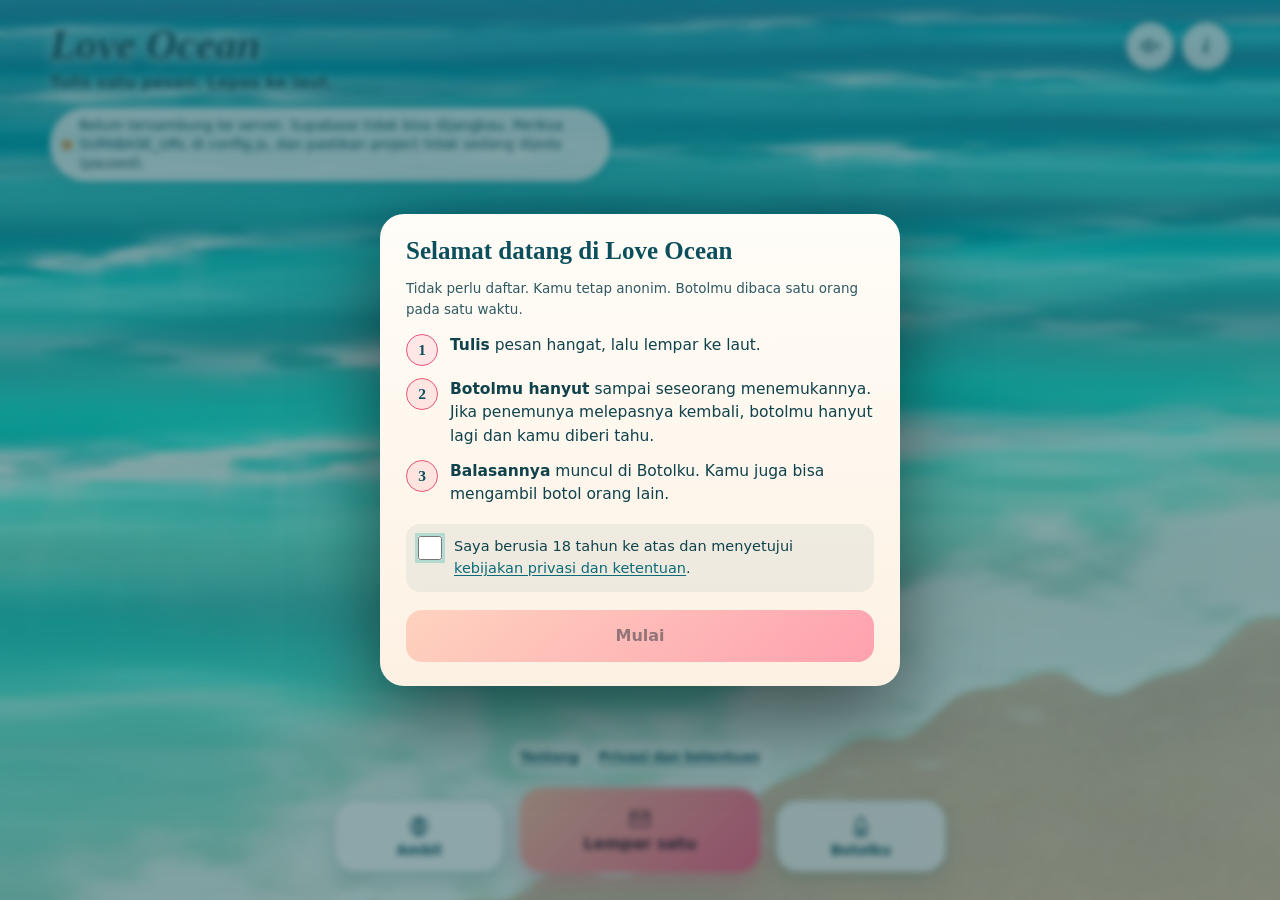
==== commit b5698482: "Add files via upload" ====
--- a/index.html
+++ b/index.html
@@ -316,6 +316,10 @@
   <p class="hint">Pesan yang melanggar bisa dilaporkan lewat menu titik tiga di dalam botol. Botol yang kamu laporkan langsung disembunyikan dari tampilanmu, lalu ditinjau. Kamu juga bisa memblokir pengguna.</p>
   <p class="hint" id="iosHint" hidden>Di iPhone: ketuk Bagikan, lalu pilih Tambah ke Layar Utama.</p>
   <p class="hint"><a href="/tentang" class="lnk">Tentang Love Ocean</a> &middot; <a href="/privacy" class="lnk">Kebijakan privasi dan ketentuan</a></p>
+  <div class="acct" id="pushBox" hidden>
+    <p class="hint" id="pushText"></p>
+    <button class="btn primary" id="btnPush" type="button">Aktifkan notifikasi</button>
+  </div>
   <div class="acct">
     <p class="hint" id="acctText"></p>
     <button class="btn primary" id="btnAcct" type="button">Simpan akunku</button>
@@ -334,5 +338,6 @@
 <script src="/js/app.js"></script>
 <script src="/js/mine.js"></script>
 <script src="/js/account.js"></script>
+<script src="/js/push.js"></script>
 </body>
 </html>
--- a/css/style.css
+++ b/css/style.css
@@ -153,7 +153,7 @@
 .chat-avatar .ic{width:20px;height:20px}
 .chat-title{flex:1;min-width:0;margin-left:2px}
 .chat-title h2{margin:0;font-family:var(--sans);font-size:17px;font-weight:600;line-height:1.25;color:#1c1b3a;white-space:nowrap;overflow:hidden;text-overflow:ellipsis}
-.chat-sub{margin:1px 0 0;font-size:12.5px;line-height:1.3;color:#8b8b97;white-space:nowrap;overflow:hidden;text-overflow:ellipsis}
+.chat-sub{margin:1px 0 0;font-size:12.5px;line-height:1.3;color:#5f5f73;white-space:nowrap;overflow:hidden;text-overflow:ellipsis}
 .chat-menu{position:absolute;z-index:5;right:10px;top:calc(100% - 4px);min-width:190px;padding:6px;border-radius:14px;background:#fff;
   box-shadow:0 10px 30px rgba(28,27,58,.25);display:flex;flex-direction:column}
 .chat-menu[hidden]{display:none!important}
--- a/css/mine.css
+++ b/css/mine.css
@@ -13,7 +13,7 @@
 .chat-row:active{background:rgba(28,27,58,.06)}
 .c-open:focus-visible,.c-del:focus-visible{outline:3px solid #ff5f84;outline-offset:-3px}
 .c-open{flex:1;min-width:0;align-self:stretch;display:flex;align-items:center;gap:14px;padding:0;border:0;background:none;color:inherit;font:inherit;text-align:left}
-.c-del{flex:none;min-width:44px;height:44px;padding:0 10px;border:0;border-radius:22px;background:none;color:#8b8b97;display:grid;place-items:center;font-size:13px;font-weight:700}
+.c-del{flex:none;min-width:44px;height:44px;padding:0 10px;border:0;border-radius:22px;background:none;color:#5f5f73;display:grid;place-items:center;font-size:13px;font-weight:700}
 .c-del .ic{width:22px;height:22px}
 .c-del.armed{color:#fff;background:#c23a63}
 .c-del:disabled{opacity:.5}
@@ -23,13 +23,14 @@
 .c-main{flex:1;min-width:0;display:flex;flex-direction:column;gap:5px}
 .c-top,.c-bot{display:flex;align-items:center;gap:10px;min-width:0}
 .c-name{flex:1;min-width:0;font-size:17px;font-weight:500;color:#1c1b3a;white-space:nowrap;overflow:hidden;text-overflow:ellipsis}
-.c-time{flex:none;font-size:12.5px;color:#8b8b97}
-.c-prev{flex:1;min-width:0;font-size:15px;color:#8b8b97;white-space:nowrap;overflow:hidden;text-overflow:ellipsis}
+.c-time{flex:none;font-size:12.5px;color:#5f5f73}
+.c-prev{flex:1;min-width:0;font-size:15px;color:#5f5f73;white-space:nowrap;overflow:hidden;text-overflow:ellipsis}
 .c-badge{flex:none;min-width:22px;height:22px;padding:0 6px;border-radius:11px;background:#ff5f84;color:#fff;font-size:12px;font-weight:700;line-height:22px;text-align:center}
+.c-stat{font-size:12.5px;font-weight:600;color:#0b6b78}
 .chat-row.unread .c-name{font-weight:700}
 .chat-row.unread .c-prev{color:#3b3a55}
 .chat-row.unread .c-time{color:#e5557c;font-weight:600}
-.mine-empty{padding:56px 28px;text-align:center;color:#8b8b97;line-height:1.6;font-size:15px}
+.mine-empty{padding:56px 28px;text-align:center;color:#5f5f73;line-height:1.6;font-size:15px}
 
 .mine-fab{position:absolute;right:18px;bottom:calc(20px + env(safe-area-inset-bottom,0px));width:58px;height:58px;border:0;border-radius:50%;display:grid;place-items:center;
   color:#3a0f22;background:linear-gradient(135deg,#ffc9a8,#ff5f84);box-shadow:0 8px 22px rgba(255,95,132,.5)}
--- a/css/chat.css
+++ b/css/chat.css
@@ -8,8 +8,8 @@
   border-radius: 999px;
   font-size: 12px;
   line-height: 1.5;
-  color: rgba(255, 255, 255, .72);
-  background: rgba(255, 255, 255, .09);
+  color: #4d4d63;
+  background: rgba(28, 27, 58, .07);
   text-align: center;
 }
 
@@ -39,18 +39,18 @@
 
 .msgmenu .mm {
   appearance: none;
-  border: 1px solid rgba(255, 255, 255, .18);
-  background: rgba(255, 255, 255, .1);
+  border: 1px solid rgba(28, 27, 58, .18);
+  background: #fff;
   color: inherit;
   font: inherit;
-  font-size: 13px;
+  font-size: 14px;
   line-height: 1;
   padding: 8px 14px;
-  min-height: 36px;
+  min-height: 44px;
   border-radius: 999px;
   cursor: pointer;
 }
-.msgmenu .mm:hover { background: rgba(255, 255, 255, .16); }
+.msgmenu .mm:hover { background: rgba(28, 27, 58, .06); }
 .msgmenu .mm.danger {
   color: #ff8aa5;
   border-color: rgba(255, 138, 165, .4);
@@ -66,7 +66,7 @@
   font-size: 13px;
   border-left: 3px solid #ff5f84;
   border-radius: 8px;
-  background: rgba(255, 255, 255, .07);
+  background: rgba(28, 27, 58, .06);
 }
 .editbar[hidden] { display: none; }
 .editbar-t {
@@ -99,7 +99,7 @@
   cursor: pointer;
 }
 .bubble.me .quote { background: rgba(58, 15, 34, .12); border-left-color: rgba(58, 15, 34, .55); }
-.quote .q-who { display: block; font-size: 11.5px; font-weight: 700; opacity: .8; }
+.quote .q-who { display: block; font-size: 12px; font-weight: 700; opacity: .8; }
 .quote .q-t {
   display: block;
   font-size: 13px;
--- a/css/theme-day.css
+++ b/css/theme-day.css
@@ -0,0 +1,195 @@
+/* Love Ocean: tema siang di pantai (laut tosca, ombak berbusa, pasir).
+   Dipasang SETELAH css/chat.css. Latar: day/beach.webp. Botol kaca digambar sebagai SVG (#bottle di index.html). */
+
+:root{
+  --teal-d:#0b4f5c; --teal-m:#0b6b78; --teal-s:#2f5963;
+  --foam:#10424c; --peach:#0b6b78; --sun:#0b4f5c;
+  --heart:#ff5f84; --paper:#fff6e4;
+}
+body{background:#a6dcd8;color:var(--foam)}
+.lnk{color:var(--teal-m);text-decoration:underline;text-underline-offset:2px}
+
+/* ================= ADEGAN ================= */
+.scene{position:absolute;inset:0;z-index:0;overflow:hidden;background:#a6dcd8}
+/* kotak seukuran foto (cover): semua yang ada di dalamnya menempel pada foto di layar apa pun */
+.stage{position:absolute;left:50%;top:50%;width:max(100vw,calc(100vh*.5631));width:max(100vw,calc(100dvh*.5631));
+  aspect-ratio:1080/1918;transform:translate(-50%,-50%);
+  background:#a6dcd8 url("/day/beach.webp") center/100% 100% no-repeat}
+/* selebar layar yang terlihat (bukan selebar foto), supaya botol tidak terpotong di ponsel yang tinggi */
+.sea{position:absolute;left:50%;right:auto;width:min(100vw,100%);transform:translateX(-50%);top:31%;bottom:auto;height:26%;background:none}
+.bottles{position:absolute;inset:0}
+
+/* ================= GELOMBANG ================= */
+/* Lima lapis gelombang bergerak di atas foto laut: yang jauh tipis dan lambat, yang dekat tinggi dan cepat.
+   Tinggi dan posisi memakai persen foto, jadi menempel pada foto di layar apa pun. */
+.waves{position:absolute;left:0;right:0;top:0;bottom:0;pointer-events:none;overflow:hidden}
+.waves.back,.waves.front{top:0;bottom:0;height:100%}
+/* ombak sudah digambar di dalam foto latar; lapisan garis animasi dimatikan agar tidak terlihat seperti garis putih */
+.waves{display:none}
+/* ombak hidup: dua gambar laut dengan posisi ombak berbeda saling bergantian pelan, jadi ombak terlihat bergulung walau tidak ada botol */
+.swell2{position:absolute;inset:0;pointer-events:none;z-index:0;opacity:0;
+  background:url("/day/beach2.webp") center/100% 100% no-repeat;animation:swellB 7s ease-in-out infinite}
+@keyframes swellB{0%,100%{opacity:0}50%{opacity:1}}
+.waves.back{z-index:0}.waves.front{z-index:2}
+.wv{position:absolute;left:0;right:0;animation:swell var(--sw,6s) ease-in-out var(--sd,0s) infinite}
+.wv svg{display:block;width:200%;height:100%;animation:flow var(--fl,30s) linear infinite;will-change:transform}
+.wv .wf{fill:url(#wv-fill)}
+.wv .wc{fill:none;stroke:#fff;stroke-linecap:round;stroke-width:1.4;vector-effect:non-scaling-stroke;opacity:.4}
+.wv1{top:33.5%;height:1.5%;opacity:.5;--fl:46s;--sw:7s}
+.wv2{top:38.8%;height:2%;opacity:.62;--fl:34s;--sw:6.2s;--sd:-1.5s}.wv2 svg{animation-direction:reverse}
+.wv3{top:44.5%;height:2.6%;opacity:.74;--fl:26s;--sw:5.6s;--sd:-3s}
+.wv4{top:50.5%;height:3.2%;opacity:.86;--fl:20s;--sw:5s;--sd:-.8s}.wv4 svg{animation-direction:reverse}
+.wv5{top:56.2%;height:3.8%;opacity:.95;--fl:15s;--sw:4.4s;--sd:-2.2s}
+.wv5 .wc{stroke-width:1.8}
+.wv5 .wf{opacity:1}
+@keyframes flow{to{transform:translateX(-50%)}}
+@keyframes swell{0%,100%{transform:translateY(-.25%)}50%{transform:translateY(.45%)}}
+
+/* kilau matahari di permukaan air */
+.glints{position:absolute;left:0;right:0;top:30%;height:30%;pointer-events:none;overflow:hidden}
+.glints i{position:absolute;width:5px;height:5px;border-radius:50%;background:#fff;opacity:0;
+  box-shadow:0 0 6px 2px rgba(255,255,255,.75);animation:sparkle 3.4s ease-in-out infinite}
+.glints i:nth-child(1){left:12%;top:14%;animation-delay:-.4s}.glints i:nth-child(2){left:28%;top:52%;animation-delay:-1.9s;width:4px;height:4px}
+.glints i:nth-child(3){left:44%;top:26%;animation-delay:-1.1s}.glints i:nth-child(4){left:61%;top:62%;animation-delay:-2.6s;width:6px;height:6px}
+.glints i:nth-child(5){left:76%;top:20%;animation-delay:-.8s;width:4px;height:4px}.glints i:nth-child(6){left:88%;top:48%;animation-delay:-2.2s}
+.glints i:nth-child(7){left:20%;top:78%;animation-delay:-3s;width:4px;height:4px}.glints i:nth-child(8){left:52%;top:84%;animation-delay:-1.5s}
+.glints i:nth-child(9){left:70%;top:90%;animation-delay:-.2s;width:4px;height:4px}.glints i:nth-child(10){left:36%;top:6%;animation-delay:-2.9s;width:4px;height:4px}
+@keyframes sparkle{0%,100%{opacity:0;transform:scale(.4)}45%{opacity:.95;transform:scale(1)}70%{opacity:.2;transform:scale(.7)}}
+
+/* ================= BOTOL MENGAPUNG ================= */
+/* l = posisi kiri dari app.js (--l); dijepit supaya botol paling kanan tidak terpotong */
+.bottle{position:absolute;display:block;padding:0;border:0;background:none;color:var(--mood,#ff5f84);
+  width:calc(124px*var(--s,1));height:calc(48px*var(--s,1));overflow:visible;clip-path:none;
+  left:clamp(4px,var(--l,10%),calc(100% - 132px*var(--s,1)));
+  animation:drift var(--dur,9s) ease-in-out var(--delay,0s) infinite alternate}
+.bottle::before{content:"";position:absolute;inset:-14px -10px -18px}
+/* riak di garis air */
+.bottle::after{content:"";position:absolute;left:-12%;right:-12%;top:40%;height:26%;border-radius:50%;background:none;
+  border:1.5px solid rgba(255,255,255,.7);opacity:0;animation:ripple 4s ease-out var(--delay,0s) infinite;pointer-events:none}
+.bottle .shadow{position:absolute;left:8%;right:0;top:58%;height:34%;border-radius:50%;pointer-events:none;
+  background:radial-gradient(closest-side,rgba(8,76,86,.38),transparent);filter:blur(2px)}
+.bottle .sway{position:absolute;inset:0;display:block;transform-origin:50% 52%;
+  animation:bobDay var(--dur2,5.6s) ease-in-out var(--delay,0s) infinite;
+  filter:drop-shadow(0 2px 2px rgba(8,76,86,.35))}
+.bottle:nth-child(even) .sway svg{transform:scaleX(-1)}
+.bottle:nth-child(even) .sway{animation-name:bobDayR}
+.bottle .sway svg{width:100%;height:100%;display:block;pointer-events:none}
+/* air di depan botol: separuh bawah botol terlihat tenggelam dan membiaskan warna laut */
+.bottle .water{position:absolute;left:-8%;right:-8%;top:48%;bottom:-16%;pointer-events:none;
+  background:linear-gradient(180deg,rgba(104,222,212,.8) 0,rgba(58,190,194,.66) 38%,rgba(48,178,190,0) 92%);
+  clip-path:polygon(0 12%,7% 5%,16% 11%,27% 4%,39% 10%,52% 4%,64% 11%,76% 5%,88% 10%,100% 5%,100% 100%,0 100%);
+  -webkit-mask-image:linear-gradient(90deg,transparent 0,#000 16%,#000 84%,transparent 100%);
+  mask-image:linear-gradient(90deg,transparent 0,#000 16%,#000 84%,transparent 100%);
+  animation:waterBob var(--dur2,5.6s) ease-in-out var(--delay,0s) infinite}
+.bottle:hover .sway,.bottle:focus-visible .sway{filter:drop-shadow(0 2px 2px rgba(8,76,86,.35)) brightness(1.06) saturate(1.1)}
+.bottle:focus-visible{outline:3px solid #0b4f5c;outline-offset:2px;border-radius:12px}
+.bottle.catching{animation:catching .5s ease-in forwards}
+.bottle.catching::after{display:none}
+@keyframes bobDay{0%,100%{transform:translateY(1px) rotate(-11deg)}50%{transform:translateY(-3px) rotate(-4deg)}}
+@keyframes bobDayR{0%,100%{transform:translateY(1px) rotate(11deg)}50%{transform:translateY(-3px) rotate(4deg)}}
+@keyframes waterBob{0%,100%{transform:translateY(0)}50%{transform:translateY(-.5px)}}
+@keyframes drift{from{transform:translate(-14px,0)}to{transform:translate(14px,2px)}}
+@keyframes ripple{0%{opacity:.8;transform:scale(.75)}70%{opacity:0;transform:scale(1.25)}100%{opacity:0;transform:scale(1.25)}}
+
+/* botol yang baru dilempar */
+.thrown{position:absolute;z-index:3;left:50%;bottom:150px;width:110px;height:43px;margin-left:-55px;pointer-events:none;color:var(--mood,#ff5f84);
+  opacity:0;animation:flyDay 2.6s var(--ease) forwards}
+.thrown svg{width:100%;height:100%;filter:drop-shadow(0 4px 4px rgba(8,76,86,.35))}
+.ring{position:absolute;z-index:2;bottom:calc(150px + 33vh);width:64px;height:20px;margin-left:-32px;border:2px solid rgba(255,255,255,.85);border-radius:50%;opacity:0;animation:ring 1.6s 2.2s ease-out forwards}
+@keyframes flyDay{
+  0%{opacity:0;transform:translate(0,0) scale(1.4) rotate(-20deg)}
+  12%{opacity:1}
+  45%{transform:translate(calc(var(--tx,0px)*.6),-52vh) scale(1.05) rotate(160deg)}
+  85%{opacity:1;transform:translate(var(--tx,0px),-34vh) scale(.62) rotate(330deg)}
+  100%{opacity:0;transform:translate(var(--tx,0px),-33vh) scale(.5) rotate(350deg)}}
+
+/* ================= ATAS ================= */
+h1{color:var(--teal-d);text-shadow:0 1px 0 rgba(255,255,255,.85),0 2px 14px rgba(255,255,255,.75)}
+.tagline{color:#0b4f5c;font-weight:600;text-shadow:0 1px 8px rgba(255,255,255,.8)}
+.round,.install{border:1.5px solid rgba(11,79,92,.28);background:rgba(255,255,255,.78);color:var(--teal-d);
+  box-shadow:0 4px 14px rgba(11,79,92,.15);backdrop-filter:blur(6px);-webkit-backdrop-filter:blur(6px)}
+.pill{background:rgba(255,255,255,.8);border:1px solid rgba(255,255,255,.9);color:var(--teal-d);
+  box-shadow:0 4px 14px rgba(11,79,92,.12);backdrop-filter:blur(6px);-webkit-backdrop-filter:blur(6px)}
+.pill .dot{background:#1fa971;box-shadow:0 0 0 3px rgba(31,169,113,.2)}
+.pill.off .dot{background:#d9822b;box-shadow:0 0 0 3px rgba(217,130,43,.2)}
+
+/* tautan kecil di atas dock, untuk pengguna dan mesin pencari */
+.legal{position:absolute;left:0;right:0;z-index:5;margin:0;text-align:center;font-size:13px;line-height:1;color:var(--teal-d);
+  bottom:calc(112px + env(safe-area-inset-bottom,0px))}
+.legal a{display:inline-block;padding:9px 10px;color:var(--teal-d);font-weight:600;text-decoration:underline;text-underline-offset:3px;
+  background:rgba(255,255,255,.55);border-radius:999px}
+.legal a+span{display:none}
+.noscript{position:fixed;left:16px;right:16px;top:50%;transform:translateY(-50%);z-index:60;padding:18px;border-radius:16px;background:#fff;color:#10424c;text-align:center;line-height:1.6}
+
+/* ================= DOCK ================= */
+.dock{background:none}
+.dock-btn{border:1px solid rgba(11,79,92,.2);background:rgba(255,255,255,.82);color:var(--teal-d);
+  box-shadow:0 6px 18px rgba(11,79,92,.18);backdrop-filter:blur(8px);-webkit-backdrop-filter:blur(8px)}
+.dock-btn.main{border:0;color:#3a0f22;background:linear-gradient(135deg,#ffb89f,#ff5f84);box-shadow:0 8px 24px rgba(255,95,132,.45)}
+.badge{background:#ff5f84;color:#3a0f22}
+.bottle:focus-visible,.dock-btn:focus-visible,.btn:focus-visible,.round:focus-visible,.install:focus-visible,.legal a:focus-visible{outline:3px solid var(--teal-d);outline-offset:3px}
+
+/* ================= LEMBAR (dialog), terang ================= */
+dialog{background:linear-gradient(180deg,#fffdf8,#fdf1e3);color:var(--foam)}
+dialog::backdrop{background:rgba(7,60,70,.45);backdrop-filter:blur(3px)}
+.grab{background:rgba(11,79,92,.25)}
+h2{color:var(--teal-d)}
+label,legend{color:#1d6270}
+input[type=text],textarea,#dlgAccount input[type=text],#dlgAccount input[type=email]{background:#fff;color:var(--foam);border:1.5px solid rgba(11,79,92,.3)}
+input:focus,textarea:focus,#dlgAccount input:focus{outline:none;border-color:var(--teal-m);box-shadow:0 0 0 3px rgba(43,179,176,.3)}
+dialog.chat textarea:focus{box-shadow:none}
+.count{color:#4d6f78}.count.warn{color:#b3274e}
+.hint{color:var(--teal-s)}
+.btn.primary{background:linear-gradient(135deg,#ffb89f,#ff5f84);color:#3a0f22}
+.btn.ghost{background:rgba(11,79,92,.07);border:1px solid rgba(11,79,92,.22);color:var(--teal-d)}
+.btn.danger{background:#b3274e;color:#fff}
+.btn:disabled,.dock-btn:disabled{opacity:.55}
+.steps li::before{background:rgba(255,95,132,.12);border-color:#e5557c;color:var(--teal-d)}
+.acct{background:rgba(11,79,92,.05);border:1px solid rgba(11,79,92,.14)}
+.acct-email{color:var(--teal-m)}
+.link-btn{color:var(--teal-m)}
+.acct-err{color:#b3274e}
+/* centang usia dan pilihan alasan laporan */
+.check{display:flex;gap:12px;align-items:flex-start;margin:18px 0 0;padding:12px;border-radius:14px;background:rgba(11,79,92,.06);font-size:14.5px;line-height:1.5;color:var(--foam)}
+.check input{flex:none;width:24px;height:24px;margin:0;accent-color:#0b6b78}
+.reasons{margin:12px 0 0;padding:0;border:0;display:grid;gap:4px}
+.reasons legend{padding:0;margin:0 0 4px}
+.opt{display:flex;gap:12px;align-items:center;margin:0;min-height:44px;padding:4px 8px;border-radius:12px;font-size:15px;color:var(--foam)}
+.opt input{flex:none;width:22px;height:22px;margin:0;accent-color:#0b6b78}
+.opt:has(input:checked){background:rgba(43,179,176,.14)}
+#rNote{margin-top:0}
+
+/* ================= CHAT: kontras dan tombol ================= */
+.chat-sub{color:#5f5f73}
+dialog.chat .bubble .bm{font-size:12px}
+dialog.chat .bubble.them .bm{color:#6b6b7d}
+.chat-status{margin:0 0 4px;padding:8px 12px;border-radius:12px;background:rgba(43,179,176,.12);color:#0b4f5c;font-size:13.5px;line-height:1.45}
+.chat-status:empty{display:none}
+.send.is-busy,.btn.is-busy{position:relative;color:transparent!important}
+.send.is-busy::after,.btn.is-busy::after{content:"";position:absolute;left:50%;top:50%;width:20px;height:20px;margin:-10px 0 0 -10px;border-radius:50%;
+  border:2.5px solid rgba(58,15,34,.3);border-top-color:#3a0f22;animation:spin .8s linear infinite}
+.btn.danger.is-busy::after{border-color:rgba(255,255,255,.4);border-top-color:#fff}
+@keyframes spin{to{transform:rotate(360deg)}}
+
+@media (max-height:600px){.pill,.legal{display:none}}
+@media (min-width:700px){
+  .legal{bottom:128px}
+  .stage{width:max(100vw,calc(100dvh*.5631))}
+}
+@media (min-width:700px) and (hover:hover){
+  .dock-btn:hover{background:#fff;transform:translateY(-2px)}
+  .dock-btn.main:hover{background:linear-gradient(135deg,#ffc7b3,#ff7094)}
+  .round:hover,.install:hover{background:#fff;border-color:rgba(11,79,92,.5)}
+}
+
+/* ================= HEMAT ANIMASI ================= */
+@media (prefers-reduced-motion:reduce){
+  .glints i{animation:none;opacity:.55}
+  .wv,.wv svg{animation:none!important}.swell2{animation:none!important;opacity:0}
+  .bottle,.bottle .sway,.bottle .water,.thrown,.ring{animation:none!important}
+  .bottle::after{animation:none;opacity:.5}
+  .bottle .sway{transform:rotate(-8deg)}
+  .bottle:nth-child(even) .sway{transform:rotate(8deg)}
+  .thrown{display:none}
+  .send.is-busy::after,.btn.is-busy::after{animation-duration:2s}
+}
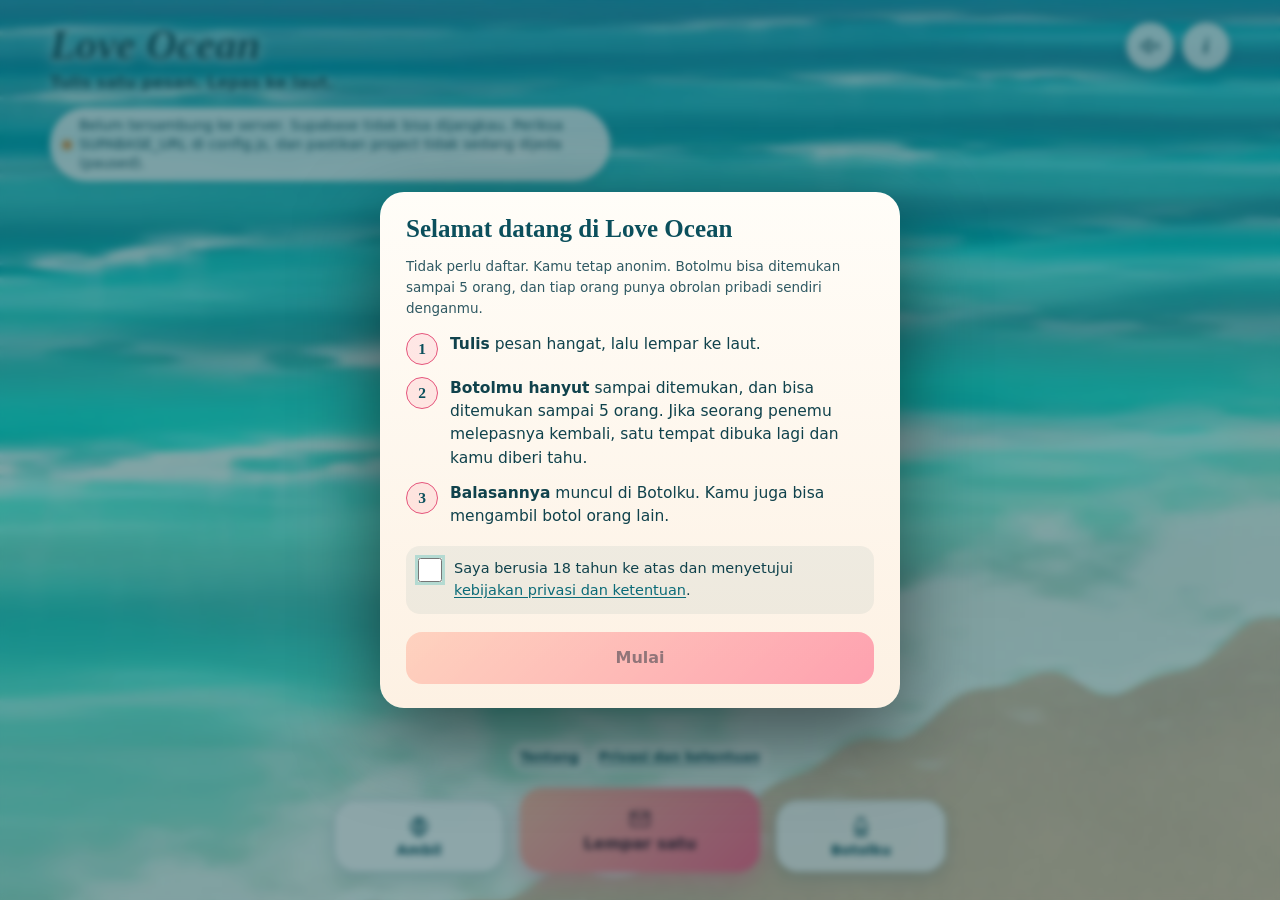
==== commit c49c1768: "Add files via upload" ====
--- a/index.html
+++ b/index.html
@@ -171,10 +171,10 @@
 <dialog id="dlgWelcome" aria-labelledby="tWelcome">
   <div class="grab" aria-hidden="true"></div>
   <h2 id="tWelcome">Selamat datang di Love Ocean</h2>
-  <p class="hint first">Tidak perlu daftar. Kamu tetap anonim. Botolmu dibaca satu orang pada satu waktu.</p>
+  <p class="hint first">Tidak perlu daftar. Kamu tetap anonim. Botolmu bisa ditemukan sampai 5 orang, dan tiap orang punya obrolan pribadi sendiri denganmu.</p>
   <ol class="steps">
     <li><b>Tulis</b> pesan hangat, lalu lempar ke laut.</li>
-    <li><b>Botolmu hanyut</b> sampai seseorang menemukannya. Jika penemunya melepasnya kembali, botolmu hanyut lagi dan kamu diberi tahu.</li>
+    <li><b>Botolmu hanyut</b> sampai ditemukan, dan bisa ditemukan sampai 5 orang. Jika seorang penemu melepasnya kembali, satu tempat dibuka lagi dan kamu diberi tahu.</li>
     <li><b>Balasannya</b> muncul di Botolku. Kamu juga bisa mengambil botol orang lain.</li>
   </ol>
   <label class="check" for="ageOk">
@@ -195,7 +195,7 @@
   <label for="inMsg">Pesanmu</label>
   <textarea id="inMsg" maxlength="280" rows="5" placeholder="Tulis sesuatu yang hangat..."></textarea>
   <div class="count" id="count" aria-live="polite">0 / 280</div>
-  <p class="hint">Botolmu hanyut dan ditemukan satu orang. Kamu boleh menulis kontak atau tautan, tetapi hati-hati membagikannya kepada orang yang belum kamu kenal.</p>
+  <p class="hint">Botolmu hanyut dan bisa ditemukan sampai 5 orang, masing-masing dalam obrolan pribadi. Kamu boleh menulis kontak atau tautan, tetapi hati-hati membagikannya kepada orang yang belum kamu kenal.</p>
   <div class="row">
     <button class="btn ghost" type="button" data-close>Batal</button>
     <button class="btn primary" id="doThrow" type="button">Lempar ke laut</button>
@@ -312,7 +312,7 @@
   <div class="grab" aria-hidden="true"></div>
   <h2 id="tInfo">Tentang Love Ocean</h2>
   <p class="hint first">Pesan bersifat anonim. Kamu masuk otomatis tanpa daftar, memakai akun anonim yang tersimpan di perangkat ini. Jika data browser atau aplikasi dihapus, akun anonimmu ikut hilang.</p>
-  <p class="hint">Botolmu dibaca satu orang pada satu waktu. Jika penemunya melepasnya kembali, botol hanyut lagi dan percakapan sebelumnya dihapus.</p>
+  <p class="hint">Botolmu bisa dibaca sampai 5 orang, masing-masing dalam obrolan pribadi yang terpisah. Jika seorang penemu melepasnya kembali, obrolan dengan dia dihapus dan satu tempat dibuka lagi.</p>
   <p class="hint">Pesan yang melanggar bisa dilaporkan lewat menu titik tiga di dalam botol. Botol yang kamu laporkan langsung disembunyikan dari tampilanmu, lalu ditinjau. Kamu juga bisa memblokir pengguna.</p>
   <p class="hint" id="iosHint" hidden>Di iPhone: ketuk Bagikan, lalu pilih Tambah ke Layar Utama.</p>
   <p class="hint"><a href="/tentang" class="lnk">Tentang Love Ocean</a> &middot; <a href="/privacy" class="lnk">Kebijakan privasi dan ketentuan</a></p>
